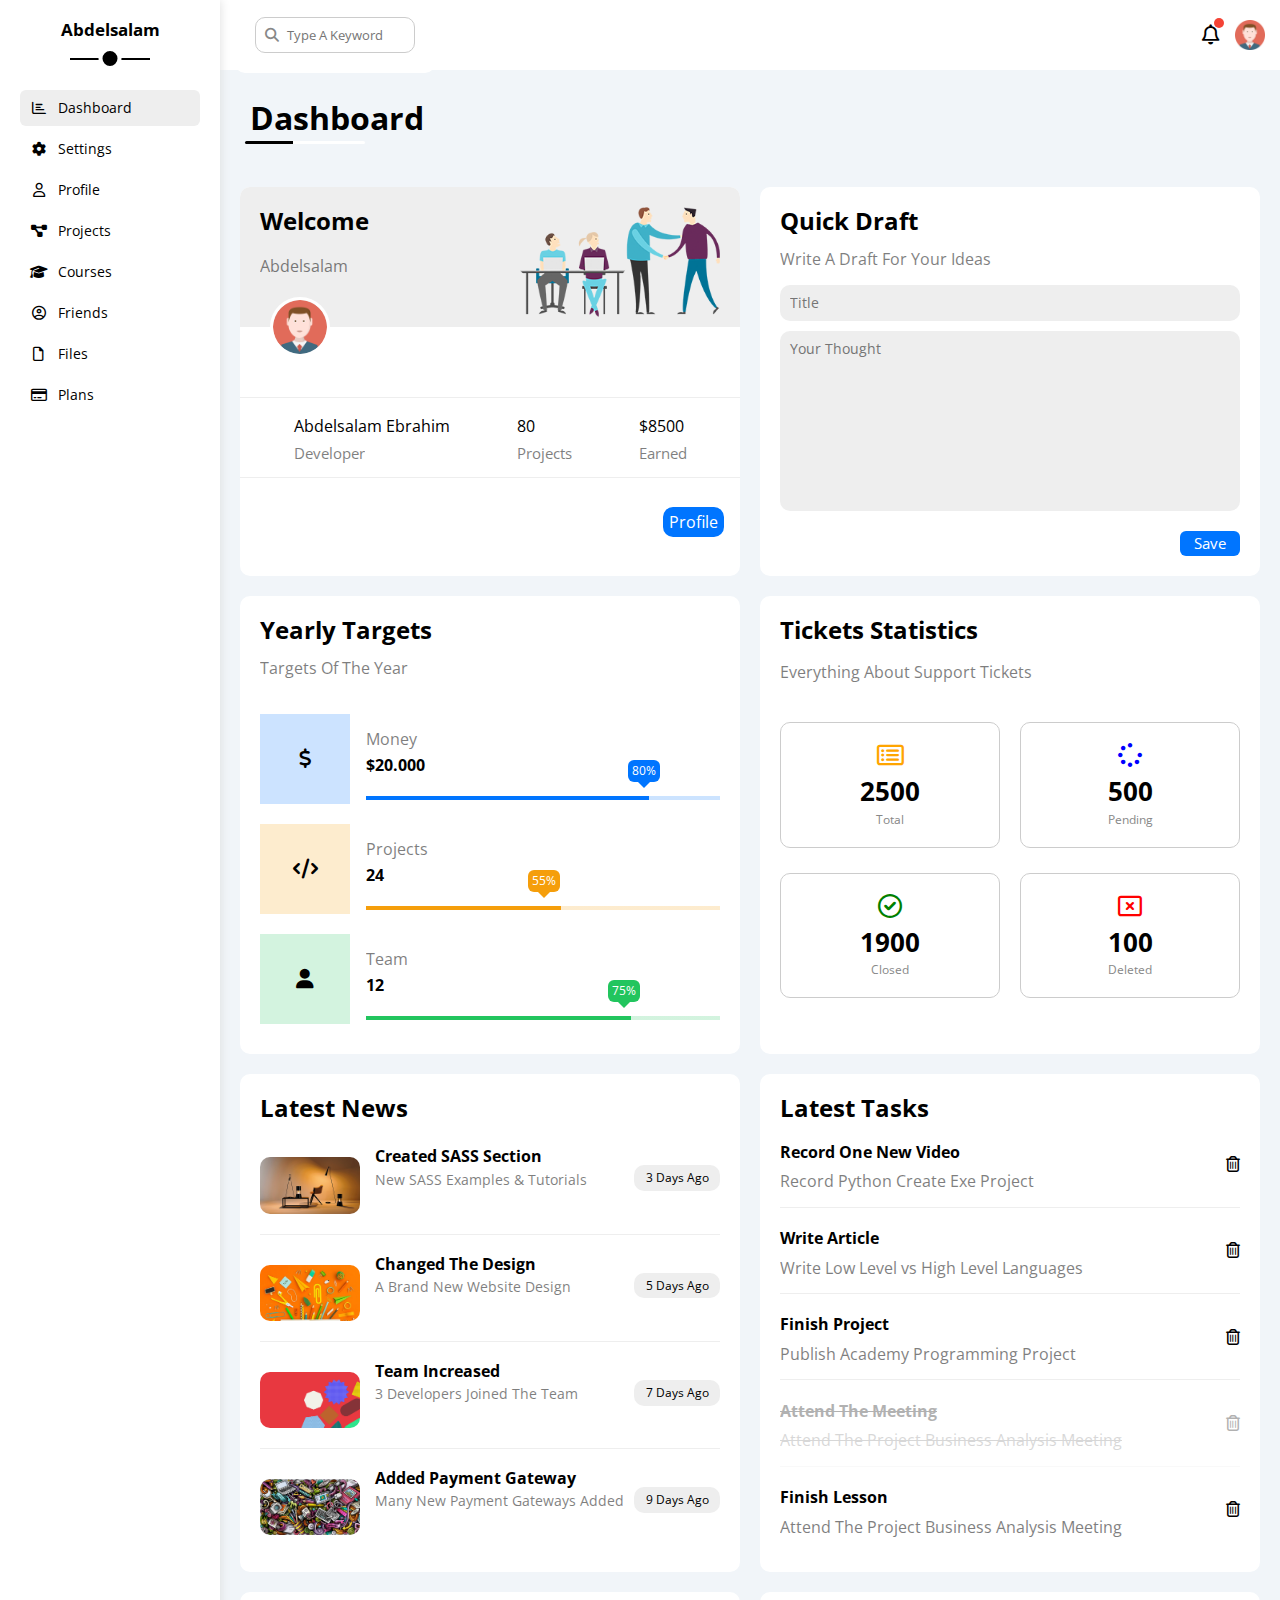
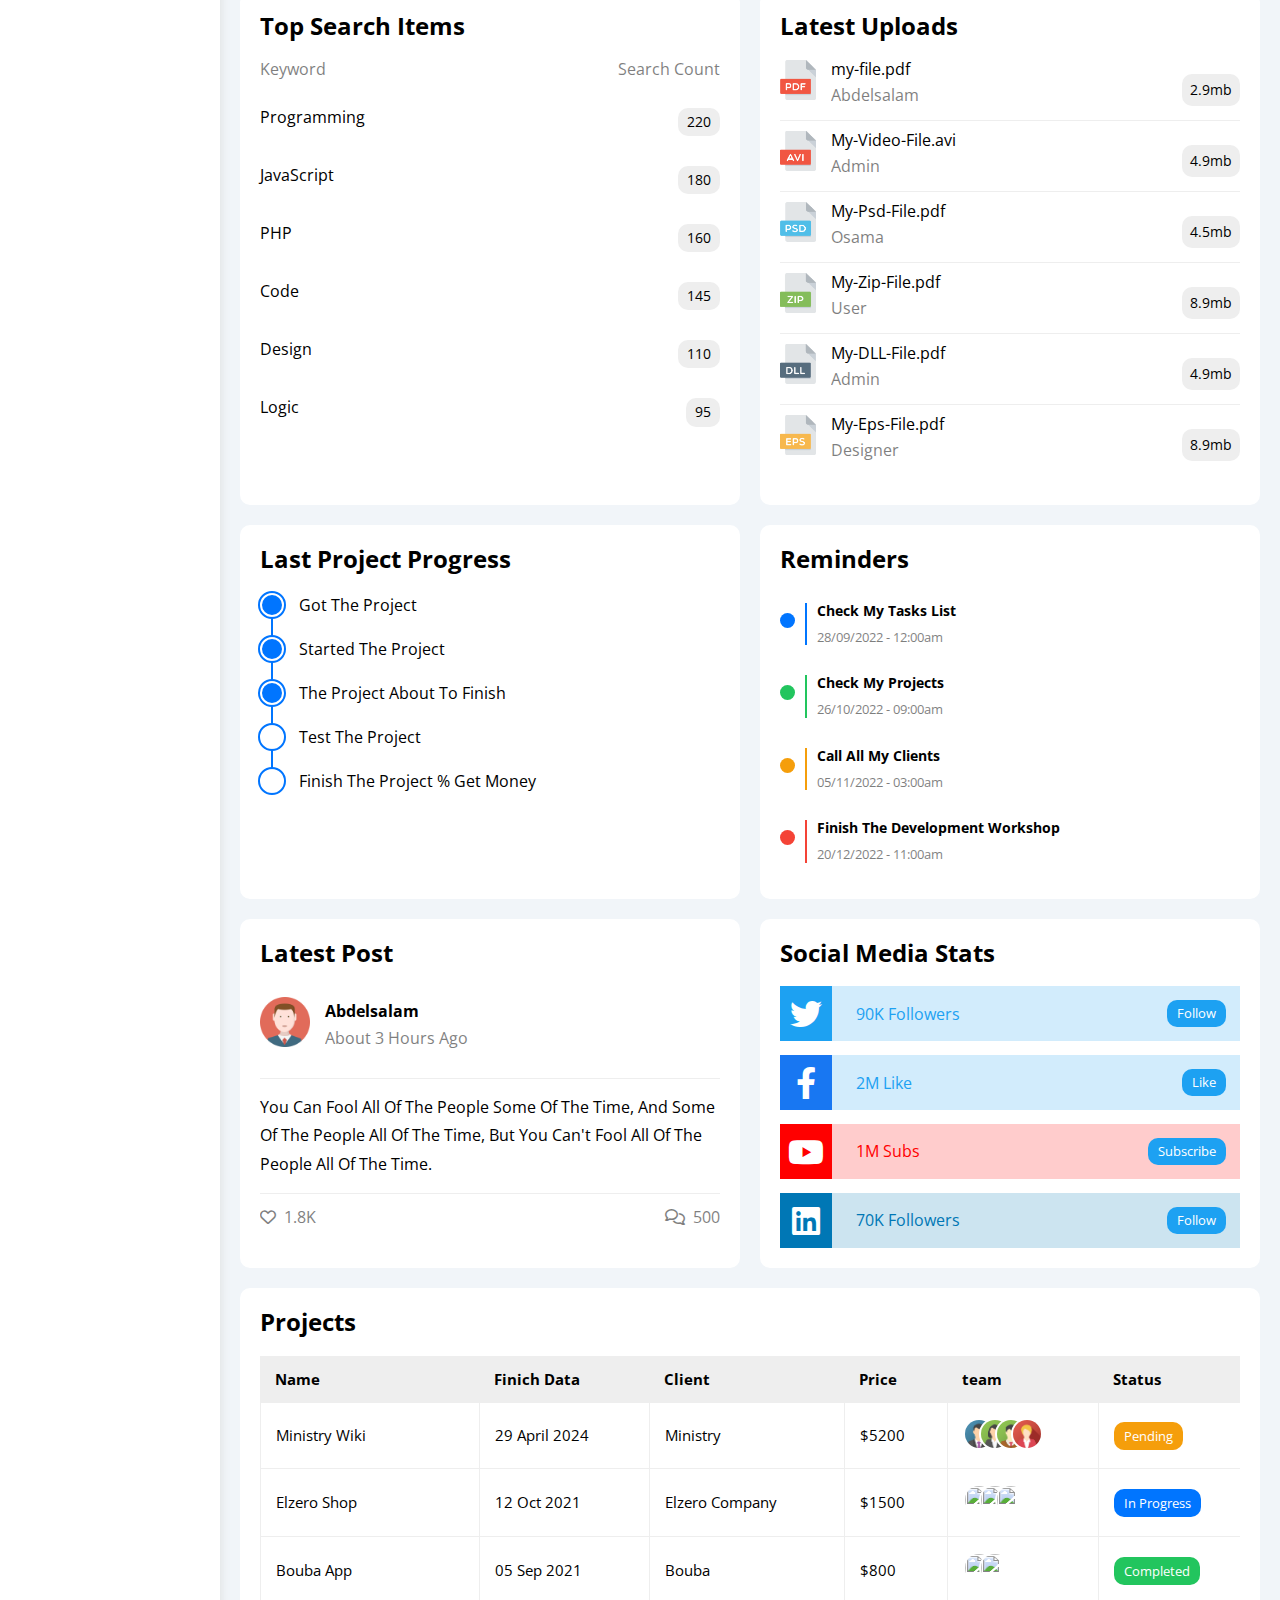
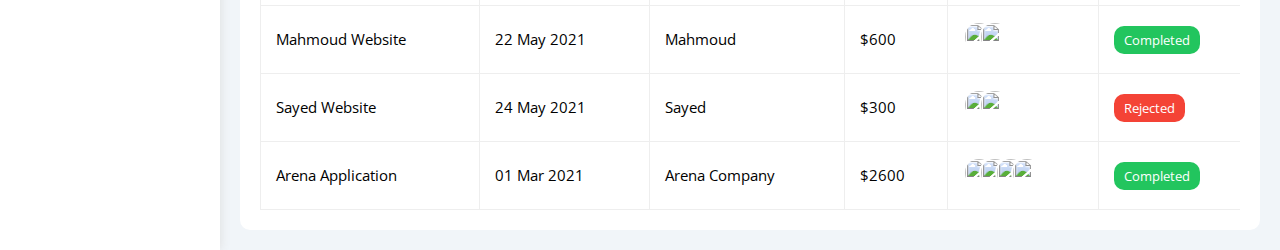
==== index.html @ efbd1038 "add files" ====
<!DOCTYPE html>
<html lang="en">
    <head>
        <meta charset="UTF-8">
        <meta name="viewport" content="width=device-width, initial-scale=1.0">
        <title>Dashboard</title>
        <link rel="stylesheet" href="CSS/all.min.css">
        <link rel="stylesheet" href="CSS/normalize.css">
        <link rel="stylesheet" href="CSS/master.css">
        <!-- Fonts -->
        <link rel="preconnect" href="https://fonts.googleapis.com" />
        <link rel="preconnect" href="https://fonts.gstatic.com" crossorigin />
        <link rel="stylesheet" href="https://fonts.googleapis.com/css2?family=Open+Sans:wght@300;500&display=swap" />
        </head>

    <body>
        
        <!-- Start sidebar -->
        <div class="page">
            <div class="sidebar">
                <h3>Abdelsalam</h3>
                <ul>
                    <li>
                        <a class="active" href="index.html">
                            <i class="fa-regular fa-chart-bar fa-fw"></i>
                            <span>Dashboard</span>
                        </a>
                    </li>

                    <li>
                        <a href="settings.html">
                            <i class="fa-solid fa-gear fa-fw"></i>
                            <span>Settings</span>
                        </a>
                    </li>

                    <li>
                        <a href="profile.html">
                            <i class="fa-regular fa-user fa-fw"></i>
                            <span>Profile</span>
                        </a>
                    </li>

                    <li>
                        <a href="projects.html">
                            <i class="fa-solid fa-diagram-project fa-fw"></i>
                            <span>Projects</span>
                        </a>
                    </li>

                    <li>
                        <a href="courses.html">
                            <i class="fa-solid fa-graduation-cap fa-fw"></i>
                            <span>Courses</span>
                        </a>
                    </li>

                    <li>
                        <a href="friends.html">
                            <i class="fa-regular fa-circle-user fa-fw"></i>
                            <span>Friends</span>
                        </a>
                    </li>

                    <li>
                        <a href="files.html">
                            <i class="fa-regular fa-file fa-fw"></i>
                            <span>Files</span>
                        </a>
                    </li>

                    <li>
                        <a href="plans.html">
                            <i class="fa-regular fa-credit-card fa-fw"></i>
                            <span>Plans</span>
                        </a>
                    </li>
                </ul>
            </div>
            <div class="content">
                <!-- Start Head -->
                <div class="head">
                    <div class="search">
                        <input type="text" placeholder="Type A Keyword">
                    </div>
                    <div class="icons">
                        <div class="notification">
                            <i class="fa-regular fa-bell fa-lg"></i>
                        </div>
                        <img src="Imgs/avatar.png" alt="">
                    </div>
                </div>
                <!-- End Head -->
                <h1>Dashboard</h1>

                <div class="wrapper">
                    <!-- Start Welcome -->
                    <div class="welcome">
                        <div class="intro">
                            <h2>Welcome</h2>
                            <p>Abdelsalam</p>
                            <img src="Imgs/welcome.png">
                        </div>
                        <div class="body">
                            <img src="Imgs/avatar.png">
                            <div> Abdelsalam Ebrahim <span> Developer </span></div>
                            <div> 80 <span> Projects </span></div>
                            <div> $8500 <span> Earned </span></div>
                        </div>
                        <a href="profile.html"> Profile</a>
                    </div>
                    <!-- End Welcome -->

                    <!-- Start Quick Draft -->
                    <div class="quick-draft">
                        <h2>Quick Draft</h2>
                        <p>Write A Draft For Your Ideas</p>
                        <form>
                            <input type="text" placeholder="Title">
                            <textarea type="text" placeholder="Your Thought"></textarea>
                            <input type="sumbit" value="Save">
                        </form>
                    </div>
                    <!-- End Quick Draft -->

                    <!-- Start Target -->
                    <div class="targets">

                        <div class="target-title">
                            <h2>Yearly Targets</h2>
                            <p>Targets Of The Year</p>
                        </div>

                        <div>
                            <div class="icon">
                                <i class="fa-solid fa-dollar-sign fa-lg c-blue"></i>
                            </div>
                            <div>
                                <p>Money</p>
                                <h4>$20.000</h4>
                                <span></span>
                            </div>
                        </div>

                        <div>
                            <div class="icon">
                                <i class="fa-solid fa-code fa-lg c-orange"></i>
                            </div>
                            <div>
                                <p>Projects</p>
                                <h4>24</h4>
                                <span></span>
                            </div>
                        </div>

                        <div>
                            <div class="icon">
                                <i class="fa-solid fa-user fa-lg c-green"></i>
                            </div>
                            <div>
                                <p>Team</p>
                                <h4>12</h4>
                                <span></span>
                            </div>
                        </div>
                    </div>
                    <!-- End Target -->

                    <!-- Start Tickets Statistics -->
                    <div class="tickets">
                        <h2>Tickets Statistics</h2>
                        <p>Everything About Support Tickets</p>
                        <div>
                            <div class="box">
                                <i class="fa-regular fa-rectangle-list fa-2x"></i>
                                <span>2500</span>
                                Total
                            </div>

                            <div class="box">
                                <i class="fa-solid fa-spinner fa-2x"></i>
                                <span>500</span>
                                Pending
                            </div>

                            <div class="box">
                                <i class="fa-regular fa-circle-check fa-2x"></i>
                                <span>1900</span>
                                Closed
                            </div>

                            <div class="box">
                                <i class="fa-regular fa-rectangle-xmark fa-2x"></i>
                                <span>100</span>
                                Deleted
                            </div>
                        </div>
                    </div>
                    <!-- End Tickets Statistics -->

                    <!-- Start Latest News -->
                    <div class="latest-news">
                        <h2>Latest News</h2>
                        <div>
                            <img src="Imgs/news-01.png">
                            <div>
                                <h4>Created SASS Section</h4>
                                <p>New SASS Examples & Tutorials</p>
                            </div>
                            <div>3 Days Ago</div>
                        </div>

                        <div>
                            <img src="Imgs/news-02.png">
                            <div>
                                <h4>Changed The Design</h4>
                                <p>A Brand New Website Design</p>
                            </div>
                            <div>5 Days Ago</div>
                        </div>

                        <div>
                            <img src="Imgs/news-03.png">
                            <div>
                                <h4>Team Increased</h4>
                                <p>3 Developers Joined The Team</p>
                            </div>
                            <div>7 Days Ago</div>
                        </div>

                        <div>
                            <img src="Imgs/news-04.png">
                            <div>
                                <h4>Added Payment Gateway</h4>
                                <p>Many New Payment Gateways Added</p>
                            </div>
                            <div>9 Days Ago</div>
                        </div>
                    </div>
                    <!-- End Latest News -->

                    <!-- Start Tasks -->
                    <div class="tasks">
                        <h2>Latest Tasks</h2>
                        <div>
                            <div>
                                <h4>Record One New Video</h4>
                                <p>Record Python Create Exe Project</p>
                            </div>
                            <i class="fa-regular fa-trash-can delete"></i>
                        </div>

                        <div>
                            <div>
                                <h4>Write Article</h4>
                                <p>Write Low Level vs High Level Languages</p>
                            </div>
                            <i class="fa-regular fa-trash-can delete"></i>
                        </div>

                        <div>
                            <div>
                                <h4>Finish Project</h4>
                                <p>Publish Academy Programming Project</p>
                            </div>
                            <i class="fa-regular fa-trash-can delete"></i>
                        </div>

                        <div class="not-valid">
                            <div>
                                <h4>Attend The Meeting</h4>
                                <p>Attend The Project Business Analysis Meeting</p>
                            </div>
                            <i class="fa-regular fa-trash-can delete"></i>
                        </div>

                        <div>
                            <div>
                                <h4>Finish Lesson</h4>
                                <p>Attend The Project Business Analysis Meeting</p>
                            </div>
                            <i class="fa-regular fa-trash-can delete"></i>
                        </div>
                    </div>
                    <!-- End Tasks -->

                    <!-- Start Search -->
                    <div class="search">
                        <h2>Top Search Items</h2>
                        
                        <div>
                            <p>Keyword</p>
                            <div>Search Count</div>
                        </div>

                        <div>
                            <p>Programming</p>
                            <div>220</div>
                        </div>

                        <div>
                            <p>JavaScript</p>
                            <div>180</div>
                        </div>

                        <div>
                            <p>PHP</p>
                            <div>160</div>
                        </div>

                        <div>
                            <p>Code</p>
                            <div>145</div>
                        </div>
                        
                        <div>
                            <p>Design</p>
                            <div>110</div>
                        </div>

                        <div>
                            <p>Logic</p>
                            <div>95</div>
                        </div>
                    </div>
                    <!-- End Search -->

                    <!-- Start Latest Uploads -->
                    <div class="latest-uploads">
                        <h2>Latest Uploads</h2>
                        <div>
                            <img src="Imgs/pdf.png">
                            <div>
                                <p>my-file.pdf</p>
                                <p>Abdelsalam</p>
                            </div>
                            <p>2.9mb</p>
                        </div>

                        <div>
                            <img src="Imgs/avi.png">
                            <div>
                                <p>My-Video-File.avi</p>
                                <p>Admin</p>
                            </div>
                            <p>4.9mb</p>
                        </div>

                        <div>
                            <img src="Imgs/psd.png">
                            <div>
                                <p>My-Psd-File.pdf</p>
                                <p>Osama</p>
                            </div>
                            <p>4.5mb</p>
                        </div>

                        <div>
                            <img src="Imgs/zip.png">
                            <div>
                                <p>My-Zip-File.pdf</p>
                                <p>User</p>
                            </div>
                            <p>8.9mb</p>
                        </div>

                        <div>
                            <img src="Imgs/dll.png">
                            <div>
                                <p>My-DLL-File.pdf</p>
                                <p>Admin</p>
                            </div>
                            <p>4.9mb</p>
                        </div>

                        <div>
                            <img src="Imgs/eps.png">
                            <div>
                                <p>My-Eps-File.pdf</p>
                                <p>Designer</p>
                            </div>
                            <p>8.9mb</p>
                        </div>
                    </div>
                    <!-- End Latest Uploads -->

                    <!-- Start Last Project Progress -->
                    <div class="last-project">
                        <h2>Last Project Progress</h2>

                        <ul>
                            <li class="done">Got The Project</li>
                            <li class="done">Started The Project</li>
                            <li class="done">The Project About To Finish</li>
                            <li class="current">Test The Project</li>
                            <li>Finish The Project % Get Money</li>
                        </ul>
                        <img src="imgs/project.png" alt="" />
                    </div>
                    <!-- End Last Project Progress -->

                    <!-- Start Reminders -->
                    <div class="reminders">
                        <h2>Reminders</h2>

                        <ul>
                            <li>
                                <span></span>
                                <div>
                                    <p>Check My Tasks List</p>
                                    <span>28/09/2022 - 12:00am</span>
                                </div>
                            </li>

                            <li>
                                <span></span>
                                <div>
                                    <p>Check My Projects</p>
                                    <span>26/10/2022 - 09:00am</span>
                                </div>
                            </li>

                            <li>
                                <span></span>
                                <div>
                                    <p>Call All My Clients</p>
                                    <span>05/11/2022 - 03:00am</span>
                                </div>
                            </li>

                            <li>
                                <span></span>
                                <div>
                                    <p>Finish The Development Workshop</p>
                                    <span>20/12/2022 - 11:00am</span>
                                </div>
                            </li>
                        </ul>
                    </div>
                    <!-- End Reminders -->

                    <!-- Start Latest Post -->
                    <div class="last-post">
                        <h2>Latest Post</h2>
                        <div>
                            <img src="Imgs/avatar.png">
                            <div class="info">
                                <h4>Abdelsalam</h4>
                                <p>About 3 Hours Ago</p>
                            </div>
                        </div>
                        <div>You Can Fool All Of The People Some Of The Time, And Some Of The People All Of The Time, But You Can't Fool All Of The People All Of The Time.</div>
                        <div>
                            <div>
                                <i class="fa-regular fa-heart"></i>
                                1.8K
                            </div>
                            <div>
                                <i class="fa-regular fa-comments"></i>
                                500
                            </div>
                        </div>

                    </div>
                    <!-- End Latest Post -->

                    <!-- Start Social Media Stats -->
                    <div class="social-media">
                        <h2>Social Media Stats</h2>
                        <div>
                            <i class="fa-brands fa-twitter fa-2x"></i>
                            <span>90K Followers</span>
                            <a href="index.html">Follow</a>
                        </div>
                        
                        <div>
                            <i class="fa-brands fa-facebook-f fa-2x"></i>
                            <span>2M Like</span>
                            <a href="index.html">Like</a>
                        </div>

                        <div>
                            <i class="fa-brands fa-youtube fa-2x"></i>
                            <span>1M Subs</span>
                            <a href="index.html">Subscribe</a>
                        </div>

                        <div>
                            <i class="fa-brands fa-linkedin fa-2x"></i>
                            <span>70K Followers</span>
                            <a href="index.html">Follow</a>
                        </div>
                    </div>
                    <!-- End Social Media Stats -->
                </div>

                <!-- Start Projects -->
                <div class="projects">
                    <h2>Projects</h2>
                    <div class="table">
                        <table>
                            <thead>
                                <tr>
                                    <td>Name</td>
                                    <td>Finich Data</td>
                                    <td>Client</td>
                                    <td>Price</td>
                                    <td>team</td>
                                    <td>Status</td>
                                </tr>
                            </thead>

                            <tbody>
                                <tr>
                                    <td>Ministry Wiki</td>
                                    <td>29 April 2024</td>
                                    <td>Ministry</td>
                                    <td>$5200</td>
                                    <td>
                                        <img src="Imgs/team-01.png" alt="">
                                        <img src="Imgs/team-02.png" alt="">
                                        <img src="Imgs/team-03.png" alt="">
                                        <img src="Imgs/team-04.png" alt="">
                                    </td>
                                    <td><span>Pending</span></td>
                                </tr>

                                <tr>
                                    <td>Elzero Shop</td>
                                    <td>12 Oct 2021</td>
                                    <td>Elzero Company</td>
                                    <td>$1500</td>
                                    <td>
                                        <img src="imgs/team-01.png" alt="" />
                                        <img src="imgs/team-02.png" alt="" />
                                        <img src="imgs/team-05.png" alt="" />
                                    </td>
                                    <td><span class="label btn-shape bg-blue c-white">In Progress</span></td>
                                </tr>

                                <tr>
                                    <td>Bouba App</td>
                                    <td>05 Sep 2021</td>
                                    <td>Bouba</td>
                                    <td>$800</td>
                                    <td>
                                        <img src="imgs/team-02.png" alt="" />
                                        <img src="imgs/team-03.png" alt="" />
                                    </td>
                                    <td><span class="label btn-shape bg-green c-white">Completed</span></td>
                                </tr>

                                <tr>
                                    <td>Mahmoud Website</td>
                                    <td>22 May 2021</td>
                                    <td>Mahmoud</td>
                                    <td>$600</td>
                                    <td>
                                        <img src="imgs/team-01.png" alt="" />
                                        <img src="imgs/team-02.png" alt="" />
                                    </td>
                                    <td><span class="label btn-shape bg-green c-white">Completed</span></td>
                                </tr>
                                <tr>
                                    <td>Sayed Website</td>
                                    <td>24 May 2021</td>
                                    <td>Sayed</td>
                                    <td>$300</td>
                                    <td>
                                        <img src="imgs/team-01.png" alt="" />
                                        <img src="imgs/team-03.png" alt="" />
                                    </td>
                                    <td><span class="label btn-shape bg-red c-white">Rejected</span></td>
                                </tr>

                                <tr>
                                    <td>Arena Application</td>
                                    <td>01 Mar 2021</td>
                                    <td>Arena Company</td>
                                    <td>$2600</td>
                                    <td>
                                        <img src="imgs/team-01.png" alt="" />
                                        <img src="imgs/team-02.png" alt="" />
                                        <img src="imgs/team-03.png" alt="" />
                                        <img src="imgs/team-04.png" alt="" />
                                    </td>
                                    <td><span class="label btn-shape bg-green c-white">Completed</span></td>
                                </tr>
                            </tbody>
                        </table>
                    </div>
                </div>
                <!-- End Projects -->
            </div>
        </div>
        <!-- End Sidebar -->

        <script src="../Template_4/JS/master.js"></script>
    </body>
</html>
---- CSS/master.css ----
:root {
    --blue-color: #0075ff;
    --blue-alt-color: #0d69d5;
    --orange-color: #f59e0b;
    --green-color: #22c55e;
    --red-color: #f44336;
    --grey-color: #888;
}
* {
    box-sizing: border-box;
}
body {
    font-family: "Open Sans", sans-serif;
    margin: 0;
}
a {
    text-decoration: none;
}
*:focus {
    outline: none;
}
/* Start Scrolling */
::-webkit-scrollbar {
    width: 15px;
}
::-webkit-scrollbar-track {
    background-color: white;
}
::-webkit-scrollbar-thumb {
    background-color: var(--blue-color);
}
::-webkit-scrollbar-thumb:hover {
    background-color: var(--blue-alt-color);
}
/* End Scrolling */

/* Start Sidebar */
.page {
    background-color: #f1f5f9;
    min-height: 100vh;
    display: flex;
}
.page .sidebar {
    background-color: white;
    padding: 20px;
    position: relative;
    width: 230px;
    box-shadow: 0 0 10px #ddd;
}
.page .sidebar h3 {
    text-align: center;
    margin-top: 0;
    position: relative;
    font-size: 17px;
    margin-bottom: 50px;
}
.page .sidebar h3::before {
    content: "";
    background-color: black;
    width: 80px;
    height: 2px;
    position: absolute;
    bottom: -20px;
    left: 50%;
    transform: translateX(-50%);
}
.page .sidebar h3::after {
    content: "";
    background-color: black;
    width: 15px;
    height: 15px;
    border-radius: 50%;
    border: 4px solid white;
    position: absolute;
    bottom: -30px;
    left: 50%;
    transform: translate(-50%);
}
.page .sidebar ul {
    list-style: none;
    padding: 0;
}
.page .sidebar ul a {
    display: flex;
    align-items: center;
    font-size: 14px;
    color: black;
    border-radius: 6px;
    padding: 10px;
    margin-bottom: 5px;
    width: 180px;
    transition: .3s;
}
.page .sidebar ul a span {
    margin-left: 10px;
    font-size: 14px;
}
.page .sidebar ul a.active,
.page .sidebar ul a:hover {
    background-color: #eee;
    background-color: #eee;
}
@media (max-width: 767px) {
    .page .sidebar {
        width: 60px;
        padding: 10px
    }
    .page .sidebar h3 {
        font-size: 10px;
        margin-left: -8px;
        margin-bottom: 15px;
    }
    .page .sidebar h3::before,
    .page .sidebar h3::after {
        display: none;
    }
    .page .sidebar ul a {
        width: 40px;
    }
    .page .sidebar ul a span {
        display: none;
    }
}
/* End Sidebar */

/* Start Content */
.page .content {
    width: 100%;
    overflow: hidden;
}
.page .content .head {
    background-color: white;
    width: 100%;
    height: 70px;
    padding: 15px;
    display: flex;
    align-items: center;
    justify-content: space-between;
}
.page .content .head .search {
    position: relative;
}
.page .content .head .search input {
    width: 160px;
    border-radius: 10px;
    font-size: 13px;
    text-align: center;
    outline: none;
    border: 1px solid #ccc;
    padding: 10px;
    transition: 0.3s;
}
.page .content .head .search input:focus {
    width: 200px;
}
.page .content .head .search input:focus::placeholder {
    opacity: 0;
}
.page .content .head .search::before {
    font-family: var(--fa-style-family-classic);
    content: "\f002";
    font-weight: 900;
    position: absolute;
    left: 30px;
    top: 50%;
    transform: translateY(-50%);
    font-size: 14px;
    color: var(--grey-color);
}
.page .content .head .icons {
    display: flex;
    align-items: center;
}
.page .content .head .icons img {
    width: 30px;
    height: 30px;
    margin-left: 15px;
    cursor: pointer;
}
.page .content .head .icons .notification {
    cursor: pointer;
    position: relative;
}
.page .content .head .icons .notification::before {
    content: '';
    background-color: var(--red-color);
    width: 10px;
    height: 10px;
    position: absolute;
    border-radius: 50%;
    left: 12px;
    top: -8px;
}
@media (max-width: 767px) {
    .page .content .head .search::before {
        left: 24px;
    }
    .page .content .head .search input {
        width: 140px;
    }
    .page .content .head .search input:hover {
        width: 150px;
    }
    .page .content .head .icons img {
        margin-left: 10px;
    }
}
.page .content h1 {
    position: relative;
    padding: 10px;
    margin: 20px 20px 40px;
}
.page .content h1::before {
    content: "";
    background-image: linear-gradient(to right, black 40%, white 40%);
    position: absolute;
    left: 5px;
    top: 90%;
    width: 120px;
    height: 3px;
    border-radius: 4px;
}
/* End Content */

/* Start Wrapper */
.page .wrapper {
    display: grid;
    gap: 20px;
    grid-template-columns: repeat(auto-fill, minmax(450px, 1fr));
    margin: 0 20px;
    margin-bottom: 20px;
}
/* Start Welcome */
.page .wrapper .welcome {
    background-color: white;
    position: relative;
    border-radius: 10px;
    overflow: hidden;
}
.page .wrapper .welcome .intro {
    background-color: #eee;
    display: flex;
    justify-content: space-between;
    height: 140px;
    padding: 20px;
    position: relative;
}
.page .wrapper .welcome .intro h2 {
    margin: 0;
}
.page .wrapper .welcome .intro p {
    opacity: 0.5;
    font-size: 16px;
    position: absolute;
    top: 54px;
    left: 20px;
}
.page .wrapper .welcome .intro img {
    width: 200px;
    height: 110px;
}
.page .wrapper .welcome .body {
    position: relative;
    display: flex;
    justify-content: space-around;
    height: 180px;
    padding: 20px;
    margin-top: 20px;
    margin-bottom: 20px;
}
.page .wrapper .welcome .body img {
    width: 60px;
    height: 60px;
    border: 3px solid white;
    border-radius: 50%;
    position: absolute;
    top: -50px;
    left: 30px;
}
.page .wrapper .welcome .body div {
    position: relative;
    margin-top: 50px;
}
.page .wrapper .welcome .body::before,
.page .wrapper .welcome .body::after {
    content: "";
    background-color: #eee;
    width: 100%;
    height: 1px;
    position: absolute;
    left: 0;
    top: 50px;
} 
.page .wrapper .welcome .body::after {
    top: 130px;
}
.page .wrapper .welcome .body div span {
    opacity: .5;
    display: block;
    font-size: 15px;
    margin-top: 10px;
}
.page .wrapper .welcome a {
    display: block;
    background-color: var(--blue-color);
    color: white;
    width: fit-content;
    border: none;
    padding: 6px;
    border-radius: 10px;
    margin: -40px 16px 16px auto;
}
.page .wrapper .welcome a:hover {
    background-color: var(--blue-alt-color);
    transition: .3s;
}
@media (max-width: 767px) {
    .page .wrapper .welcome,
    .page .wrapper .quick-draft {
        display: block;
        text-align: center;
    }
    .page .wrapper {
        grid-template-columns: minmax(200px, 1fr);
        margin: 0 10px;
    }
    .page .wrapper .welcome .intro {
        padding-bottom: 30px;
    }
    .page .wrapper .welcome .intro img {
        display: none;
    }
    .page .wrapper .welcome .body img {
        left: 42px;
    }
    .page .wrapper .welcome .body {
        display: block;
        height: 300px;
    }
    .page .wrapper .welcome .body::before {
        top: 30px;
    }
    .page .wrapper .welcome .body::after {
        top: 260px;
    }
    .page .wrapper .welcome .body img {
        margin-left: 40px;
    }
    .page .wrapper .welcome .body div {
        margin-top: 30px;
    }
}
/* End Welcome */

/* Start Quick Draft */
.wrapper .quick-draft {
    background-color: white;
    border-radius: 10px;
    padding: 20px;
    position: relative;
}
.wrapper .quick-draft h2 {
    margin: 0;
}
.wrapper .quick-draft p {
    opacity: 0.5;
    font-size: 16px;
}
.wrapper .quick-draft form input:first-child,
.wrapper .quick-draft form textarea {
    display: block; 
    width: 100%;
    border-radius: 10px;
    margin-top: 10px;
    background-color: #eee;
    padding: 10px;
    border: none;
    resize: none;
    font-size: 14px;
}
.wrapper .quick-draft textarea {
    min-height: 180px;
}
.page .wrapper .quick-draft form input:last-child {
    display: block;
    font-size: 15px;
    background-color: var(--blue-color);
    color: white;
    border: none;
    width: 60px;
    border-radius: 6px;
    text-align: center;
    height: 25px;
    cursor: pointer;
    margin-left: auto;
    margin-top: 20px;
}
.page .wrapper .quick-draft form input:last-child:hover {
    background-color: var(--blue-alt-color);
    transition: .3s;
}
/* End Quick Draft */


/* Start Target */
.targets {
    padding: 20px;
    background-color: white;
    border-radius: 10px;
    display: flex;
    flex-wrap: wrap;
    position: relative;
}
.targets > div {
    width: 100%;
    margin-bottom: 20px;
    position: relative;
}
.targets > div:last-child {
    margin-bottom: 10px;
}
.targets .target-title h2 {
    margin: 0;
}
.targets p {
    opacity: 0.5;
}
.targets div:not(:first-child) {
    display: flex;
}
.targets div i {
    width: 90px;
    height: 90px;
    display: flex;
    align-items: center;
    justify-content: center;
    margin-right: 16px;
}
.targets div:nth-of-type(2) i {
    background-color: rgb(0 117 255 / 20%);
}
.targets div:nth-of-type(3) i {
    background-color: rgb(245 158 11 / 20%);
}
.targets div:nth-of-type(4) i {
    background-color: rgb(34 197 94 / 20%);
}
.targets div div:not(:first-child) {
    display: block;
    position: relative;
    width: 100%;
}
.targets div div h4 {
    margin-top: -8px;
}
.targets div div span {
    height: 4px;
    width: 100%;
    position: absolute;
}
.targets div div span::before {
    color: white;
    border-radius: 6px;
    font-size: 12px;
    width: fit-content;
    padding: 4px;
    position: absolute;
}
.targets div:nth-of-type(2) span::before {
    content: "80%";
    background-color: var(--blue-color);
    top: -36px;
    right: 60px;
}
.targets div:nth-of-type(3) span::before {
    content: "55%";
    background-color: var(--orange-color);
    top: -36px;
    right: 160px;
}
.targets div:nth-of-type(4) span::before {
    content: "75%";
    background-color: var(--green-color);
    top: -36px;
    right: 80px;
}
.targets div div span::after {
    content: '';
    border-width: 6px;
    border-style: solid;
    position: absolute;
}
.targets div:nth-of-type(2) span::after {
    border-color: var(--blue-color) transparent transparent transparent;
    top: -14px;
    right: 70px;
}
.targets div:nth-of-type(3) span::after {
    border-color: var(--orange-color) transparent transparent transparent;
    top: -14px;
    right: 170px;
}
.targets div:nth-of-type(4) span::after {
    border-color: var(--green-color) transparent transparent transparent;
    top: -14px;
    right: 90px;
}
.targets div:nth-of-type(2) span {
    background-image: linear-gradient(to right, var(--blue-color) 80%, rgb(0 117 255 / 20%) 80%);
}
.targets div:nth-of-type(3) span {
    background-image: linear-gradient(to right, var(--orange-color) 55%, rgb(245 158 11 / 20%) 55%);
}
.targets div:nth-of-type(4) span {
    background-image: linear-gradient(to right, var(--green-color) 75%, rgb(34 197 94 / 20%) 75%);
}
@media (max-width: 767px) {
    .targets div:nth-of-type(2) span::before {
        top: -35px;
        right: 0px;
    }
    .targets div:nth-of-type(3) span::before {
        top: -35px;
        right: 18px;
    }
    .targets div:nth-of-type(4) span::before {
        top: -35px;
        right: 3px;
    }
    .targets div:nth-of-type(2) span::after {
        top: -14px;
        right: 10px;
    }
    .targets div:nth-of-type(3) span::after {
        top: -14px;
        right: 28px;
    }
    .targets div:nth-of-type(4) span::after {
        top: -14px;
        right: 13px;
    }
}
/* End Target */

/* Start Tickets Statistics */
.tickets {
    background-color: white;
    padding: 20px;
    border-radius: 10px;
}
.tickets h2 {
    margin: 0;
}
.tickets p {
    margin-top: 20px;
    margin-bottom: 40px;
    opacity: 0.5;
    font-size: 16px;
}
.tickets > div {
    display: flex;
    flex-wrap: wrap;
    text-align: center;
    gap: 20px;
}
.tickets div .box {
    padding: 20px;
    border-radius: 10px;
    font-size: 12px;
    color: var(--grey-color);
    border: 1px solid #ccc;
    margin-bottom: 5px;
    width: calc(50% - 10px);
}
.tickets div i {
    margin-bottom: 10px;
}
.tickets div div:nth-child(1) i {
    color: orange;
}
.tickets div div:nth-child(2) i {
    color: blue;
}
.tickets div div:nth-child(3) i {
    color: green;
}
.tickets div div:nth-child(4) i {
    color: red;
}
.tickets div .box span {
    display: block;
    color: black;
    font-weight: bold;
    font-size: 26px;
    margin-bottom: 6px;
}
@media (max-width: 767px) {
    .tickets div .box {
        width: 100%
    }
}
/* End Tickets Statistics */

/* Start Latest News */
.latest-news {
    background-color: white;
    padding: 20px;
    border-radius: 10px;
}
.latest-news h2 {
    margin: 0;
    margin-bottom: 26px;
}
.latest-news > div {
    display: flex;
    /* align-items: center; */
}
.latest-news > div:not(:last-child) {
    padding-bottom: 20px;
    margin-bottom: 20px;
    border-bottom: 1px solid #eee;
}
.latest-news div img {
    width: 100px;
    border-radius: 10px;
    margin-right: 15px;
    margin-top: 10px;
}
.latest-news div div h4 {
    margin: 0 0 6px;
}
.latest-news div div p {
    margin: 6px 0 0;
    opacity: 0.5;
    font-size: 14px;
}
.latest-news div div:not(:last-child) {
    flex-grow: 1;
}
.latest-news div div:last-child {
    background-color: #eee;
    font-size: 12px;
    display: flex;
    align-items: center;
    justify-content: center;
    border-radius: 10px;
    height: fit-content;
    padding: 6px;
    width: 86px;
    margin-top: 18px;
}
@media (max-width:767px) {
    .latest-news > div {
        display: block;
        text-align: center;
    }
    .latest-news div div:last-child {
        margin: 10px auto;
    }
}
/* End Latest News */

/* Start Tasks */
.tasks {
    background-color: white;
    padding: 20px;
    border-radius: 10px;
}
.tasks h2 {
    margin: 0;
}
.tasks > div {
    display: flex;
}
.tasks div div {
    flex-grow: 1;
}
.tasks div p {
    opacity: 0.5;
    margin-top: -10px;
}
.tasks > div:not(:last-child) {
    border-bottom: 1px solid #eee;
}
.tasks div i {
    display: flex;
    justify-content: center;
    align-items: center;
    cursor: pointer;
}
.tasks div i:hover {
    color: var(--red-color);
}
.tasks .not-valid {
    opacity: 0.3;
}
.tasks .not-valid p,
.tasks .not-valid h4 {
    text-decoration: line-through;
}
/* End Tasks */

/* Start Search */
.search {
    background-color: white;
    padding: 20px;
    border-radius: 10px;
}
.search h2 {
    margin: 0;
}
.search > div {
    margin-bottom: 30px;
    display: flex;
    justify-content: space-between;
}
.search > div:nth-child(2) {
    opacity: .5;
    margin-top: 20px;
}
.search div p {
    margin: 0;
    /* flex-grow: 1; */
}
.search div:not(:nth-child(2)) div {
    background-color: #eee;
    border-radius: 10px;
    padding: 6px 9px;
    font-size: 14px;
}
/* End Search */

/* Start Latest Uploads */
.latest-uploads {
    background-color: white;
    padding: 20px;
    border-radius: 10px;
}
.latest-uploads h2 {
    margin: 0;
    margin-bottom: 20px;
}
.latest-uploads > div {
    display: flex;
    margin-bottom: 10px;
}
.latest-uploads > div:not(:last-child) {
    border-bottom: 1px solid #eee;
}
.latest-uploads div img {
    width: 36px;
    height: 40px;
    margin-right: 15px;
}
.latest-uploads div div {
    flex-grow: 1;
}
.latest-uploads div div p {
    margin: 0;
}
.latest-uploads div div p:last-child {
    opacity: 0.5;
    margin-top: 8px;
}
.latest-uploads > div > p {
    background-color: #eee;
    padding: 8px;
    font-size: 14px;
    border-radius: 10px;
}
/* End Latest Uploads */

/* Start Last Project Progress */
.last-project {
    background-color: white;
    padding: 20px;
    border-radius: 10px;
    position: relative;
}
.last-project h2 {
    margin: 0;
    margin-bottom: 20px;
}
.last-project ul {
    margin: 0;
    position: relative;
    list-style: none;
    padding: 0;
}
.last-project ul::before {
    content: '';
    position: absolute;
    left: 11px;
    width: 2px;
    height: 100%;
    background-color: var(--blue-color);
}
.last-project ul li {
    margin-top: 20px;
    display: flex;
    align-items: center;
}
.last-project ul li::before {
    content: "";
    width: 20px;
    height: 20px;
    display: block;
    border-radius: 50%;
    background-color: white;
    border: 2px solid white;
    outline: 2px solid var(--blue-color);
    margin-right: 15px;
    z-index: 1;
}
.last-project ul li.done::before {
    background-color: var(--blue-color);
}
.last-project ul li.current::before {
    animation: change-color .8s infinite alternate;
}
.last-project img {
    position: absolute;
    width: 160px;
    right: 0;
    bottom: 0;
    opacity: .1;
}
@media (max-width: 767px) {
    .last-project img {
        display: none;
    }
    .last-project ul li:last-child {
        font-size: 12px;
    }
}
/* End Last Project Progress */

/* Start Reminders */
.reminders {
    background-color: white;
    padding: 20px;
    border-radius: 10px;
}
.reminders h2 {
    margin: 0;
    margin-bottom: 20px;
}
.reminders ul {
    list-style: none;
}
.reminders ul li {
    margin-top: 30px;
    display: flex;
}
.reminders ul li > span {
    border-radius: 50%;
    width: 15px;
    height: 15px;
    margin: 10px 10px 0 -40px;
}
.reminders ul li:nth-child(1) > span {
    background-color: var(--blue-color);
}
.reminders ul li:nth-child(2) > span {
    background-color: var(--green-color);
}
.reminders ul li:nth-child(3) > span {
    background-color: var(--orange-color);
}
.reminders ul li:nth-child(4) > span {
    background-color: var(--red-color);
}
.reminders ul li div {
    padding-left: 10px;
}
.reminders ul li:nth-child(1) div {
    border-left: 2px solid var(--blue-color);
}
.reminders ul li:nth-child(2) div {
    border-left: 2px solid var(--green-color);
}
.reminders ul li:nth-child(3) div {
    border-left: 2px solid var(--orange-color);
}
.reminders ul li:nth-child(4) div {
    border-left: 2px solid var(--red-color);
}
.reminders ul li div p {
    margin: 0 0 8px;
    font-weight: bold;
    font-size: 14px;
}
.reminders ul li div span {
    opacity: .5;
    font-size: 13px;
}
@media (max-width: 767px) {
    .reminders ul li:last-child div p {
        font-size: 10px;
    }
}
/* End Reminders */

/* Start Last Post */
.last-post {
    background-color: white;
    padding: 20px;
    border-radius: 10px;
}
.last-post h2 {
    margin: 0;
}
.last-post > div {
    display: flex;
    align-items: center;
    padding: 14px 0px;
}
.last-post > div:not(:last-child) {
    border-bottom: 1px solid #eee;
}
.last-post div img {
    width: 50px;
    height: 50px;
    margin-right: 15px;
}
.last-post div div p {
    margin-top: -12px;
    opacity: 0.5;
}
.last-post > div:nth-child(3) {
    line-height: 1.8;
}
.last-post > div:last-child {
    justify-content: space-between;
    opacity: 0.5;
}
.last-post div:last-child i {
    margin-right: 4px;
}
@media (max-width: 767px) {
    .last-post > div:nth-child(3) {
        text-align: center;
    }
}
/* End Last Post */

/* Start Social Media Stats */
.social-media {
    background-color: white;
    padding: 20px;
    border-radius: 10px;
}
.social-media h2 {
    margin: 0 0 20px;
}
.social-media div {
    margin-top: 14px;
    padding: 14px;
    display: flex;
    align-items: center;
    position: relative;
}
.social-media div i {
    position: absolute;
    left: 0;
    top: 0;
    display: flex;
    justify-content: center;
    align-items: center;
    width: 52px;
    height: 100%;
    color: white;
    transition: .3s;
}
.social-media div i:hover {
    transform: rotate(8deg);
}
.social-media div:nth-child(2) i {
    background-color: #1da1f2;
}
.social-media div:nth-child(3) i {
    background-color: #1877f2;
}
.social-media div:nth-child(4) i {
    background-color: #ff0000;
}
.social-media div:nth-child(5) i {
    background-color: #0077b5;
}
.social-media div span {
    margin-left: 62px;
    flex-grow: 1;
}
.social-media div a {
    background-color: #1da1f2;
    color: white;
    border-radius: 10px;
    padding: 6px 10px;
    font-size: 13px;
}
.social-media > div:nth-child(2),
.social-media > div:nth-child(3) {
    background-color: rgb(29 161 242 / 20%);
    color: #1da1f2;
}
.social-media > div:nth-child(4) {
    background-color: rgb(255 0 0 / 20%);
    color: #ff0000;
}
.social-media > div:nth-child(5) {
    background-color: rgb(0 119 181 / 20%);
    color: #0077b5;
}
@media (max-width: 767px) {
    .social-media div span {
        margin-left: 48px;
    }
}
/* End Social Media Stats */

/* End Wrapper */


/* Start Projects */
.projects {
    background-color: white;
    border-radius: 10px;
    padding: 20px;
    margin: 20px;
}
.projects h2 {
    margin: 0 0 20px;
}
.projects .table {
    overflow-x: auto;
}
.projects table {
    font-size: 15px;
    width: 100%;
    min-width: 1000px;
    border-spacing: 0;
}
.projects thead td {
    background-color: #eee;
    font-weight: bold;
}
.projects table td {
    padding: 15px;
}
.projects tbody td {
    border-bottom: 1px solid #eee;
    border-left: 1px solid #eee;
}
.projects table tbody tr td:last-child {
    border-right: 1px solid #eee;
}
.projects tbody tr:hover {
    background-color: #faf7f7;
}
.projects table img {
    width: 32px;
    height: 32px;
    border-radius: 50%;
    padding: 2px;
    background-color: white;
}
.projects table img:not(:first-child) {
    margin-left: -20px;
}
.projects tbody td span {
    background-color: var(--orange-color);
    color: white;
    padding: 5px 10px;
    border-radius: 10px;
    font-size: 13px;
}
.projects tbody tr:nth-child(2) span {
    background-color: var(--blue-color);
}
.projects tbody tr:nth-child(3) span,
.projects tbody tr:nth-child(4) span,
.projects tbody tr:nth-child(6) span {
    background-color: var(--green-color);
}
.projects tbody tr:nth-child(5) span {
    background-color: var(--red-color);
}
/* End Projects */



/* Start Toogle Box */
.toggle-checkbox {
    -webkit-appearance: none;
    appearance: none;
    display: none;
}
.toggle-switch {
    background-color: #ccc;
    width: 78px;
    height: 32px;
    border-radius: 16px;
    position: relative;
    transition: .3s;
    cursor: pointer;
}
.toggle-switch::before {
    font-family: var(--fa-style-family-classic);
    font-weight: 900;
    content: "\f00d";
    background-color: white;
    width: 24px;
    height: 24px;
    border-radius: 50%;
    position: absolute;
    top: 4px;
    left: 4px;
    display: flex;
    justify-content: center;
    align-items: center;
    color: #aaa;
    transition: .3s;
}
.toggle-checkbox:checked + .toggle-switch {
    background-color: var(--blue-color);
}
.toggle-checkbox:checked + .toggle-switch::before {
    content: "\f00c";
    left: 50px;
    color: var(--blue-color);
}
/* End Toggle Box */



/* Start Settings page */

/* Start Settings box */
.settings-page {
    margin: 20px;
    display: grid;
    gap: 20px;
    grid-template-columns: repeat(auto-fill, minmax(500px, 1fr));
}
@media (max-width: 767px) {
    .settings-page {
        grid-template-columns: minmax(100px, 1fr);
        margin: 0 10px;
        gap: 10px;
    }
}
.site-control {
    background-color: white;
    padding: 20px;
    border-radius: 10px;
}
.site-control h2 {
    margin: 0 0 10px;
}
.site-control > p {
    margin: 0 0 20px;
    opacity: 0.5;
    font-size: 15px;
}
.site-control > div {
    margin-bottom: 15px;
    display: flex;
    align-items: center;
    justify-content: space-between;
}
.site-control div p {
    opacity: 0.5;
    margin-top: 10px 0 0;
    font-size: 12px;
}
.site-control textarea {
    border: 1px solid #ccc;
    resize: none;
    padding: 10px;
    border-radius: 10px;
    display: block;
    width: 100%;
    min-height: 150px;
}
/* End Settings box */

/* Start General Info */
.general-info {
    background-color: white;
    padding: 20px;
    border-radius: 10px;
}
.general-info h2 {
    margin: 10px 0 10px;
}
.general-info p {
    opacity: 0.5;
    margin: 10px 0 26px;
}
.general-info div label {
    display: block;
    opacity: 0.5;
    margin: 10px 0;
    font-size: 14px;
}
.general-info div:last-child {
    margin-top: 15px;
}
.general-info div input {
    width: 100%;
    border-radius: 10px;
    border: 1px solid #ccc;
    padding: 8px;
    font-size: 14px;
}
.general-info div:last-child input {
    width: 85%;
    background-color: #f0f4f8;
    color: #bbb;
    cursor: no-drop;
}
.general-info div a {
    color: var(--blue-color);
    cursor: pointer;
    margin-left: 6px;
}
/* End General Info */


/* Start Security Info */
.security-info {
    background-color: white;
    padding: 20px;
    border-radius: 10px;
}
.security-info h2 {
    margin: 0 0 24px;
}
.security-info p {
    opacity: .5;
    margin: -10px 0 0px;
    font-size: 14px;
}
.security-info > div {
    display: flex;
    justify-content: space-between;
    align-items: center;
    margin-bottom: 20px;
}
.security-info > div:not(:nth-child(3)) {
    border-top: 1px solid #ccc;
}
.security-info div:nth-child(3) a {
    margin-top: 32px;
    color: white;
    background-color: var(--blue-color);
    padding: 8px 10px;
    border-radius: 10px;
    height: fit-content;
    transition: .3s;
}
.security-info div:last-child a {
    color: black;
    background-color: #eee;
    padding: 8px 10px;
    border-radius: 10px;
    height: fit-content;
    margin-top: 26px;
    transition: .3s;
}
.security-info div:nth-child(3) a:hover {
    background-color: var(--blue-alt-color);
}
/* End Security Info */

/* Start Social Info */
.social-info {
    background-color: white;
    padding: 20px;
    border-radius: 10px;
}
.social-info h2 {
    margin: 0 0 20px;
}
.social-info p {
    opacity: 0.5;
    margin: 20px 0;
}
.social-info div {
    display: flex;
    margin-bottom: 12px;
}
.social-info > div:focus-within i{
    color: black
}
.social-info input {
    width: 100%;
    height: 40px;
    padding: 10px;
    margin-bottom: 10px;
    border-radius: 0 10px 10px 0;
    background-color: #eee;
    font-size: 13px;
    border: 1px solid #ddd;
}
.social-info i {
    width: 40px;
    height: 40px;
    background-color: #eee;
    border-radius: 10px 0 0 10px;
    border: 1px solid #ddd;
    border-right: none;
    color: var(--grey-color);
    transition: .3s;
    display: flex;
    align-items: center;
    justify-content: center;
}
/* End Social Info */

/* Start Widgets Control */
.widgets-control {
    background-color: white;
    padding: 20px;
    border-radius: 10px;
}
.widgets-control h2 {
    margin: 0 0 20px;
}
.widgets-control p {
    opacity: .5;
}
.widgets-control div {
    display: flex;
    align-items: center;
    margin-bottom: 15px;
}
.widgets-control div label {
    padding-left: 30px;
    cursor: pointer;
    position: relative;
}
.widgets-control div label::before {
    content: "";
    position: absolute;
    left: 0;
    top: 50%;
    transform: translateY(-50%);
    width: 14px;
    height: 14px;
    border: 2px solid var(--grey-color);
    border-radius: 4px;
}
.widgets-control div label:hover::before {
    border-color: var(--blue-alt-color);
}
.widgets-control div label::after {
    font-family: var(--fa-style-family-classic);
    font-weight: 900;
    content: "\f00c";
    position: absolute;
    left: 0;
    top: 0;
    background-color: var(--blue-color);
    color: white;
    font-size: 14px;
    width: 18px;
    height: 18px;
    display: flex;
    align-items: center;
    justify-content: center;
    transform: scale(0) rotate(360deg);
    transition: .3s;
    border-radius: 4px;
}
.widgets-control div input:checked + label::after {
    transform: scale(1);
}
.widgets-control div input {
    --webkit-apperance: none;
    appearance: none;
}
/* End Widgets Control */

/* Start Backup Manager */
.backup-manager {
    background-color: white;
    padding: 20px;
    border-radius: 10px;
}
.backup-manager h2 {
    margin: 0 0 20px;
}
.backup-manager p {
    opacity: .5;
    margin: 0 0 20px;
    font-size: 15px;
}
.backup-manager .date {
    display: flex;
    align-items: center;
    margin-bottom: 24px;    
}
.backup-manager input {
    -webkit-appearance: none;
    appearance: none;
}
.backup-manager .date label {
    cursor: pointer;
    padding-left: 30px;
    position: relative;
}
.backup-manager .date label::before {
    content: "";
    position: absolute;
    top: 50%;
    left: 0;
    margin-top: -11px;
    width: 18px;
    height: 18px;
    border: 2px solid var(--grey-color);
    border-radius: 50%;
}
.backup-manager .date label::after {
    content: "";
    position: absolute;
    left: 4px;
    top: 2px;
    width: 14px;
    height: 14px;
    background: var(--blue-color);
    border-radius: 50%;
    transition: 0.3s;
    transform: scale(0);
}
.backup-manager .date input[type="radio"]:checked + label::before {
    border-color: var(--blue-color);
}
.backup-manager .date input[type="radio"]:checked + label::after {
    transform: scale(1);
}
.backup-manager .date:nth-of-type(3) {
    border-bottom: 1px solid #eee;
    padding-bottom: 22px;
}
.backup-manager .servers {
    display: flex;
    align-items: center;
    text-align: center;
}
.backup-manager .servers .server {
    margin-bottom: 15px;
    border-radius: 10px;
    width: 100%;
    position: relative;
    border: 2px solid #eee;
}
.backup-manager .servers .server label {
    display: block;
    cursor: pointer;
    margin: 15px;
}
.backup-manager .servers .server label i {
    display: block;
    margin-bottom: 10px;
}
.backup-manager .servers input:checked + .server {
    border-color: var(--blue-color);
    color: var(--blue-color);
}
@media (max-width: 767px) {
    .backup-manager  .servers {
        flex-wrap: wrap;
    }
}
/* End Backup Manager */

/* End Settings page */


/* Start Profile Page */
.profile-page {
    margin-bottom: 20px;
    padding: 20px;
}
.profile-page .overview {
    background-color: white;
    border-radius: 10px;
    display: flex;
    align-items: center;
}
.profile-page .overview .avatar-box {
    width: 300px;
    text-align: center;
    padding: 20px;
}
@media (max-width: 767px) {
    .profile-page .overview {
        flex-direction: column;
    }
    .profile-page .overview .avatar-box {
        border-right: 1px solid #eee;
    }
}
.profile-page .overview .avatar-box > img{
    border-radius: 50%;
    margin-bottom: 10px;
    width: 120px;
    height: 120px;
}
.profile-page .overview .avatar-box h3 {
    margin: 0;
}
.profile-page .overview .avatar-box p {
    opacity: .5;
    margin-top: 10px;
}
.profile-page .overview .avatar-box .level {
    border-radius: 10px;
    background-color: #eee;
    position: relative;
    height: 6px;
    overflow: hidden;
    margin: auto;
    width: 70%;
}
.profile-page .overview .avatar-box .level span {
    position: absolute;
    left: 0;
    top: 0;
    height: 100%;
    background-color: var(--blue-color);
    border-radius: 6px;
}
.profile-page .overview .avatar-box .rating {
    margin: 10px 0;
}
.profile-page .overview .avatar-box .rating i {
    font-size: 13px;
    color: var(--orange-color);
}
.profile-page .info-box {
    width: 100%;
}
.profile-page .info-box .box {
    padding: 20px;
    display: flex;
    align-items: center;
    flex-wrap: wrap;
    border-bottom: 1px solid #eee;
    transition: .3s;
}
.profile-page .info-box .box:hover {
    background-color: #f9f9f9;
}
.profile-page .info-box .box > div {
    min-width: 250px;
    padding: 10px 0 0;
    font-size: 14px;
}
@media (max-width: 767px) {
    .profile-page .info-box .box {
        justify-content: center;
    }
}
.profile-page .info-box h4 {
    opacity: .5;
    font-size: 15px;
    width: 100%;
    margin: 0;
    font-weight: normal;
}
.profile-page .info-box .box > div span:first-child {
    opacity: .5;
}
.profile-page .info-box .toggle-switch {
    height: 20px;
}
.profile-page .info-box .toggle-switch::before {
    width: 15px;
    height: 15px;
    top: 2px;
    font-size: 10px;
}
.profile-page .info-box .toggle-checkbox:checked + .toggle-switch::before {
    left: 58px;
}
@media (max-width: 767px) {
    .profile-page .info-box {
        text-align: center;
    }
    .profile-page .info-box h4 {
        margin: 0 0 0 20px;
    }
    .profile-page .info-box .toggle-switch {
        margin: auto;
    }
}
.profile-page .other-data {
    display: flex;
    gap: 20px;
}
@media (max-width: 767px) {
    .profile-page .other-data {
        flex-direction: column;
    }
}
.profile-page .other-data .skills-card {
    flex-grow: 1;
    background-color: white;
    padding: 20px;
    border-radius: 10px;
    margin-top: 10px;
}
.profile-page .other-data .skills-card h2 {
    margin-top: 0;
    margin-bottom: 10px;
}
.profile-page .other-data .skills-card p {
    margin-top: 0;
    margin-bottom: 20px;
    opacity: .5;
    font-size: 15px;
}
.profile-page .other-data .skills-card ul {
    padding: 0;
    list-style: none;
}
.profile-page .other-data .skills-card ul li {
    padding: 15px 0;
}
.profile-page .other-data .skills-card ul li:not(:last-child) {
    border-bottom: 1px solid #eee;
}
.profile-page .other-data .skills-card ul li span {
    display: inline-flex;
    padding: 4px 10px;
    background-color: #eee;
    border-radius: 6px;
    font-size: 14px;
}
.profile-page .other-data .skills-card ul li span:not(:last-child) {
    margin-right: 5px;
}
.profile-page .activities {
    flex-grow: 2;
    background-color: white;
    padding: 20px;
    border-radius: 10px;
    margin-top: 10px;
}
@media (max-width: 767px) {
    .profile-page .other-data .skills-card p {
        margin-bottom: 0px;
    }
    .profile-page .other-data .skills-card ul li span {
        margin-top: 10px;
    }
}
.profile-page .activities h2 {
    margin-top: 0;
    margin-bottom: 10px;
}
.profile-page .activities p {
    margin-top: 0;
    margin-bottom: 20px;
    opacity: .5;
    font-size: 15px;
}
.profile-page .activities .activity {
    display: flex;
    /* align-items: center; */
}
.profile-page .activity:not(:last-of-type) {
    border-bottom: 1px solid #eee;
    padding-bottom: 20px;
    margin-bottom: 20px;
}
.profile-page .activity img {
    width: 64px;
    height: 64px;
    border-radius: 50%;
    margin-right: 10px;
}
@media (max-width: 767px) {
    .profile-page .activities .activity {
        text-align: center;
    }
}
.profile-page .activities .activity .date {
    text-align: right;
    margin-left: auto;
}
.profile-page .activities .activity .info span:first-of-type,
.profile-page .activities .activity .date span:first-of-type {
    display: block;
    margin-bottom: 10px;
}
.profile-page .activities .activity .info span:last-of-type, 
.profile-page .activities .activity .date span:last-of-type {
    opacity: .5;
}
@media (max-width: 767px) {
    .profile-page .activities .activity {
        flex-direction: column;
        align-items: center;
    }
    .profile-page .activity img {
        margin: 0 0 8px;
    }
    .profile-page .activities .activity .date {
        text-align: center;
        margin: 14px 0 0;
    }
}
/* End profile Page */


/* Start Project Page */
.project-page {
    margin-bottom: 20px;
    padding: 20px;
    display: grid;
    grid-template-columns: repeat(auto-fill, minmax(500px, 1fr));
    gap: 20px;
}
@media (max-width: 767px) {
    .project-page {
        grid-template-columns:  minmax(200px, 1fr);
    }
}
.project-page .info {
    background-color: white;
    border-radius: 10px;
    padding: 20px;
    position: relative;
}
.project-page .info h3 {
    margin: 0 0 20px;
    font-weight: normal;
}
.project-page .info > p {
    opacity: .5;
    margin-bottom: 56px;
}
@media (max-width: 767px) {
    .project-page .info h3 {
        font-size: 14px;
        margin-bottom: 10px;
        margin-top: 10px;
    }
    .project-page .info > p {
        font-size: 14px;
        margin-bottom: 28px;
    }
}
.project-page .info > span {
    position: absolute;
    right: 10px;
    top: 10px;
    opacity: .5;
    font-size: 14px;
}
.project-page .info .images {
    display: flex;
    padding-bottom: 10px;
    border-bottom: 1px solid #eee;
}
.project-page .info .images img {
    width: 44px;
    height: 44px;
    border-radius: 50%;
    border: 3px solid white;
}
.project-page .info .images img:not(:first-child) {
    margin-left: -15px;
}
.project-page .info .skills {
    margin-top: 16px;
    display: flex;
    justify-content: right;
    border-bottom: 1px solid #eee;
    padding-bottom: 20px;
}
.project-page .info .skills span {
    background-color: #eee;
    border-radius: 6px;
    padding: 4px 8px;
    width: fit-content;
    font-size: 13px;
    margin-left: 5px;
}
@media (max-width: 767px) {
    .project-page .info .skills {
        flex-direction: column;
        margin: 0;
    }
    .project-page .info .skills span {
        margin-top: 10px;
    }
}
.project-page .info .line {
    display: flex;
    justify-content: space-between;
    align-items: center;
    margin-top: 20px;
}
.project-page .info .line span {
    display: block;
    height: 8px;
    width: 260px;
    border-radius: 6px;
    background-image: linear-gradient(to right, var(--green-color) 70%, #eee 70%);
}
.project-page .info .line p {
    color: var(--grey-color);
    font-size: 17px;
    margin: 0;
}
@media (max-width: 767px) {
    .project-page .info .line {
        display: block;
    }
    .project-page .info .line span {
        width: 184px;
    }
    .project-page .info .line p {
        text-align: center;
        font-size: 14px;
        margin-top: 10px;
    }
}
/* End Project Page */


/* Start Course Page */
.course-page {
    padding: 20px;
    margin-bottom: 20px;
    display: grid;
    grid-template-columns: repeat(auto-fill, minmax(300px, 1fr));
    gap: 20px;
}
@media (min-width: 767px) {
    .course-page {
        grid-template-columns: repeat(auto-fill, minmax(200px, 1fr));
    }
}
.course-page .course {
    background-color: white;
    border-radius: 10px;
    overflow: hidden;
    position: relative;
}
.course-page .course img:first-of-type {
    width: 100%;
}
.course-page .course img:nth-of-type(2) {
    position: absolute;
    width: 64px;
    height: 64px;
    border-radius: 50%;
    border: 2px solid #eee;
    top: 20px;
    left: 20px;
}
@media (max-width: 767px) {
    .course-page .course img:nth-of-type(2) {
        width: 50px;
        height: 50px;
        left: 10px;
        top: 10px;
    }
}
.course-page .course .info {
    padding: 20px 20px 30px 20px;
    border-bottom: 1px solid #eee;
}
.course-page .course .info h4 {
    margin: 0;
}
.course-page .course .info p {
    margin: 10px 0 0;
    font-size: 13px;
    color: var(--grey-color);
    line-height: 1.6;
}
.course-page .course > span {
    position: absolute;
    left: 50%;
    bottom: 44px;
    transform: translateX(-50%);
    background-color: var(--blue-color);
    border-radius: 6px;
    color: white;
    padding: 4px 10px;
    font-size: 13px;
}
.course-page .course .footer {
    padding: 20px;
    display: flex;
    justify-content: space-between;
    color: var(--grey-color);
    font-size: 13px;
}
/* End Course Page */


/* Start Friends Page */
.friends-page {
    padding: 20px;
    margin-bottom: 20px;
    display: grid;
    gap: 20px;
    grid-template-columns: repeat(auto-fill, minmax(300px, 1fr));
}
@media (max-width: 767px) {
    .friends-page {
        grid-template-columns: repeat(auto-fill, minmax(200px, 1fr));
    }
}
.friends-page .friend {
    background-color: white;
    border-radius: 10px;
    padding: 20px;
    position: relative;
}
.friends-page .friend.vip::before {
    content: "VIP";
    position: absolute;
    top: 68%;
    right: 20px;
    transform: translateY(-50%);
    font-size: 40px;
    opacity: .2;
    color: var(--orange-color);
    font-weight: bold;
}
.friends-page .friend .icons i {
    background-color: #eee;
    padding: 10px;
    border-radius: 50%;
    color: var(--grey-color);
    font-size: 13px;
    cursor: pointer;
    transition: .3s;
}
.friends-page .friend .icons i:hover {
    background-color: var(--blue-color);
    color: white;
}
.friends-page .friend .name {
    text-align: center;
    margin-bottom: 10px;
}
.friends-page .friend .name img {
    height: 100px;
    width: 100px;
    border-radius: 50%;
}
.friends-page .friend .name h4 {
    margin: 5px 0 0;
}
.friends-page .friend .name p {
    margin: 5px 0 0;
    color: var(--grey-color);
    font-size: 13px;
}
.friends-page .friend .info {
    font-size: 14px;
    border-top: 1px solid #eee;
    border-bottom: 1px solid #eee;
}
.friends-page .friend .join {
    display: flex;
    justify-content: space-between;
    align-items: center;
    margin-top: 20px;
}
.friends-page .friend .join p {
    color: var(--grey-color);
    margin: 0;
    font-size: 13px;
}
.friends-page .friend .join div {
    display: flex;
}
.friends-page .friend .join div a {
    color: white;
    border-radius: 6px;
    background-color: var(--blue-color);
    cursor: pointer;
    padding: 5px 10px;
    font-size: 13px;
}
.friends-page .friend .join div a:nth-of-type(2) {
    background-color: var(--red-color);
    margin-left: 4px;
}
/* End Friends Page */


/* Start File Page */
.file-page {
    flex-direction: row-reverse;
    margin-bottom: 20px;
    padding: 20px;
    display: flex;
    align-items: flex-start;
}
@media (max-width: 767px) {
    .file-page {
        flex-direction: column;
        align-items: normal;
    }
}
.file-status {
    padding: 20px;
    background-color: white;
    border-radius: 10px;
    min-width: 260px;
}
.file-status h2 {
    margin: 0;
    margin-bottom: 15px;
}
@media (max-width: 767px) {
    .file-status {
        min-width: 250px;
    }
    .file-status h2 {
        text-align: center;
    }
}
.file-status > div {
    display: flex;
    align-items: center;
    border: 1px solid #eee;
    border-radius: 10px;
    padding: 10px;
    margin-bottom: 18px;
    margin-top: 18px;
    font-size: 13px;
}
.file-status div i {
    display: flex;
    align-items: center;
    justify-content: center;
    color: var(--blue-color);
    width: 40px;
    height: 40px;
    margin-right: 10px;
}
.file-status div:first-of-type i {
    background-color: rgb(0 117 255 / 20%);
}
.file-status div:nth-of-type(2) i {
    background-color: rgb(34 197 94 / 20%)
}
.file-status div:nth-of-type(3) i {
    background-color: rgb(244 67 54 / 20%);
}
.file-status div:nth-of-type(4) i {
    background-color: rgb(245 158 11 / 20%)
}
.file-status div .info span:last-of-type{
    color: var(--grey-color);
    display: block;
    margin-top: 5px;
}
.file-status div .size {
    color: var(--grey-color);
    margin-left: auto;
}
.file-status .upload {
    background-color: var(--blue-color);    
    color: white;
    font-size: 13px;
    border-radius: 6px;
    display: block;
    width: fit-content;
    padding: 10px 15px;
    margin: 15px auto 0;
    transition: .3s;
}
.file-status .upload:hover {
    background-color: var(--blue-alt-color);
}
.file-status .upload i {
    margin-right: 10px;
}
.file-status .upload:hover i {
    animation: go-up .8s infinite;
}


.file-content {
    flex: 1;
    display: grid;
    gap: 20px;
    grid-template-columns: repeat(auto-fill, minmax(200px, 1fr));
    padding-right: 20px;
}
@media (max-width: 767px) {
    .file-content {
        padding: 20px 0 0;
    }
}
.file-content .file {
    background-color: white;
    padding: 10px;
    border-radius: 10px;
    position: relative;
}
.file-content .file i {
    color: var(--grey-color);
    position: absolute;
}
.file-content .file .icon {
    text-align: center;
}
.file-content .file img {
    margin: 15px 0;
    width: 64px;
    height: 74px;
    transition: .3s;
}
.file-content .file:hover img {
    margin: 15px 0;
    transform: rotate(5deg);
}
.file-content .file div:nth-of-type(2) {
    text-align: center;
    margin-bottom: 10px;
    font-size: 14px;
}
.file-content .file p {
    color: var(--grey-color);
    font-size: 13px;
}
.file-content .file .info {
    display: flex;
    justify-content: space-between;
    margin-top: 10px;
    padding-top: 10px;
    font-size: 13px;
    color: var(--grey-color);
    border-top: 1px solid #eee;
}
/* End File Page */


/* Start Plans Page */
.plans-page {
    display: grid;
    gap: 20px;
    grid-template-columns: repeat(auto-fill, minmax(450px, 1fr));
    padding: 0 20px 20px 20px;
}
@media (max-width: 767px) {
    .plans-page {
        grid-template-columns: minmax(250px, 1fr);
        gap: 10px;
        margin-left: 10px;
        margin-right: 10px;
    }
}
.plan {
    background-color: white;
    padding: 20px;
    border-radius: 10px;
}
.plan .top {
    text-align: center;
    padding: 20px;
    border: 3px solid white;
    outline: 3px solid transparent;
}
.plan.green .top {
    outline-color: var(--green-color);
    background-color: var(--green-color);
}
.plan.blue .top {
    outline-color: var(--blue-color);
    background-color: var(--blue-color);
}
.plan.orange .top {
    outline-color: var(--orange-color);
    background-color: var(--orange-color);
}
.plan .top h2 {
    margin: 0;
    color: white;
}
.plan .top .price {
    color: white;
    position: relative;
    font-size: 40px;
    width: fit-content;
    margin: auto;
}
.plan .top .price span {
    position: absolute;
    left: -20px;
    top: 0;
    font-size: 25px;
}
.plan ul {
    list-style: none;
    margin: 0;
    padding: 0;
}
.plan ul li {
    padding: 15px 0;
    display: flex;
    align-items: center;
    font-size: 15px;
    border-bottom: 1px solid #eee;
}
@media (max-width: 767px) {
    .plan ul li {
        font-size: 13px;
    }
}
.plan ul li .yes {
    color: var(--green-color)
}
.plan ul li i:not(.yes, .help) {
    color: var(--red-color);
}
.plan ul li i:first-child {
    font-size: 18px;
    margin-right: 5px;
}
.plan ul li .help {
    color: var(--grey-color);
    cursor: pointer;
    margin-left: auto;
}
.plan a {
    color: white;
    display: block;
    width: fit-content;
    padding: 5px 10px;
    border-radius: 6px;
    margin-top: 12px;
}
.plan.green a {
    background-color: var(--green-color);
}
.plan.blue a {
    background-color: var(--blue-color);
}
.plan p {
    color: var(--grey-color);
    text-align: center;
}
/* End Plans Page */


/* Start Animation */
@keyframes change-color {
    from {
        background-color: var(--blue-color);
    }
    to {
        background-color: white;
    }
}
@keyframes go-up {
    0%, 100% {
        transform: translateY(0);
    } 
    50% {
        transform: translateY(-5px);
    }
}
/* End Animation */
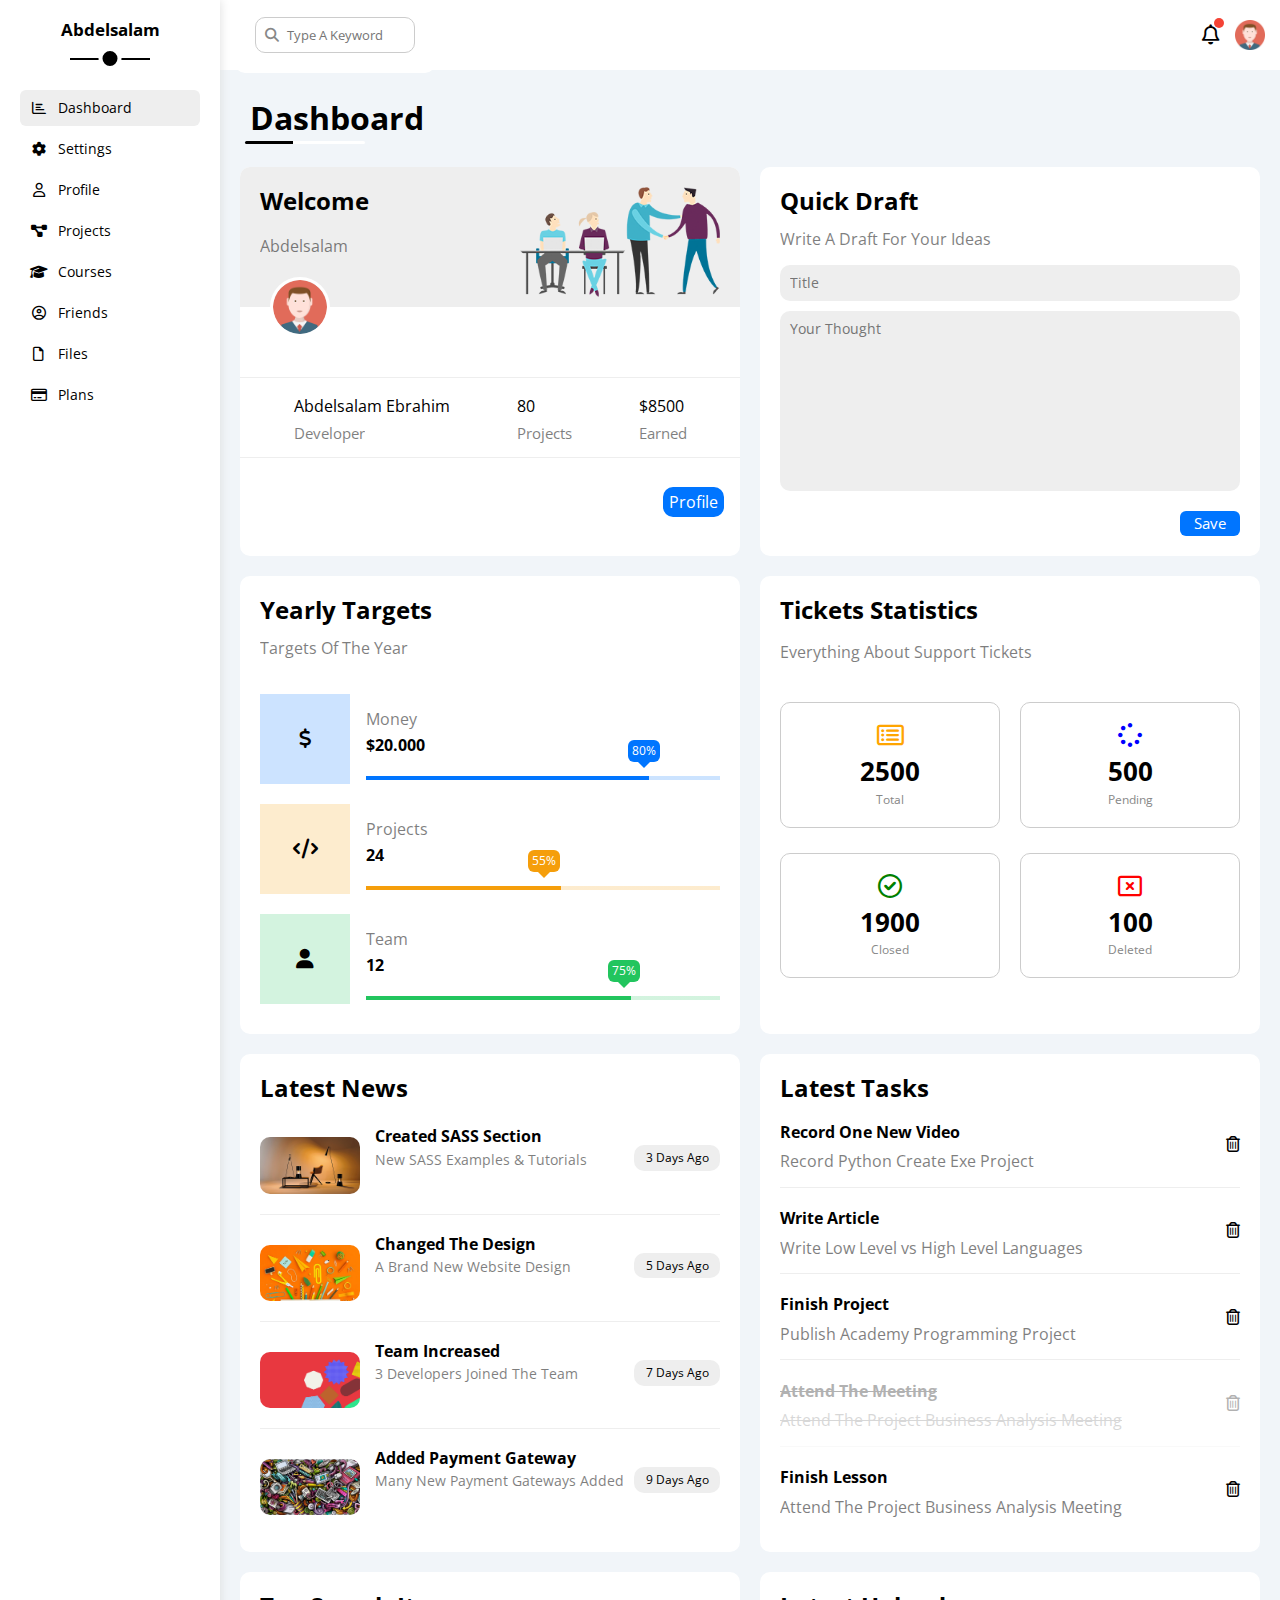
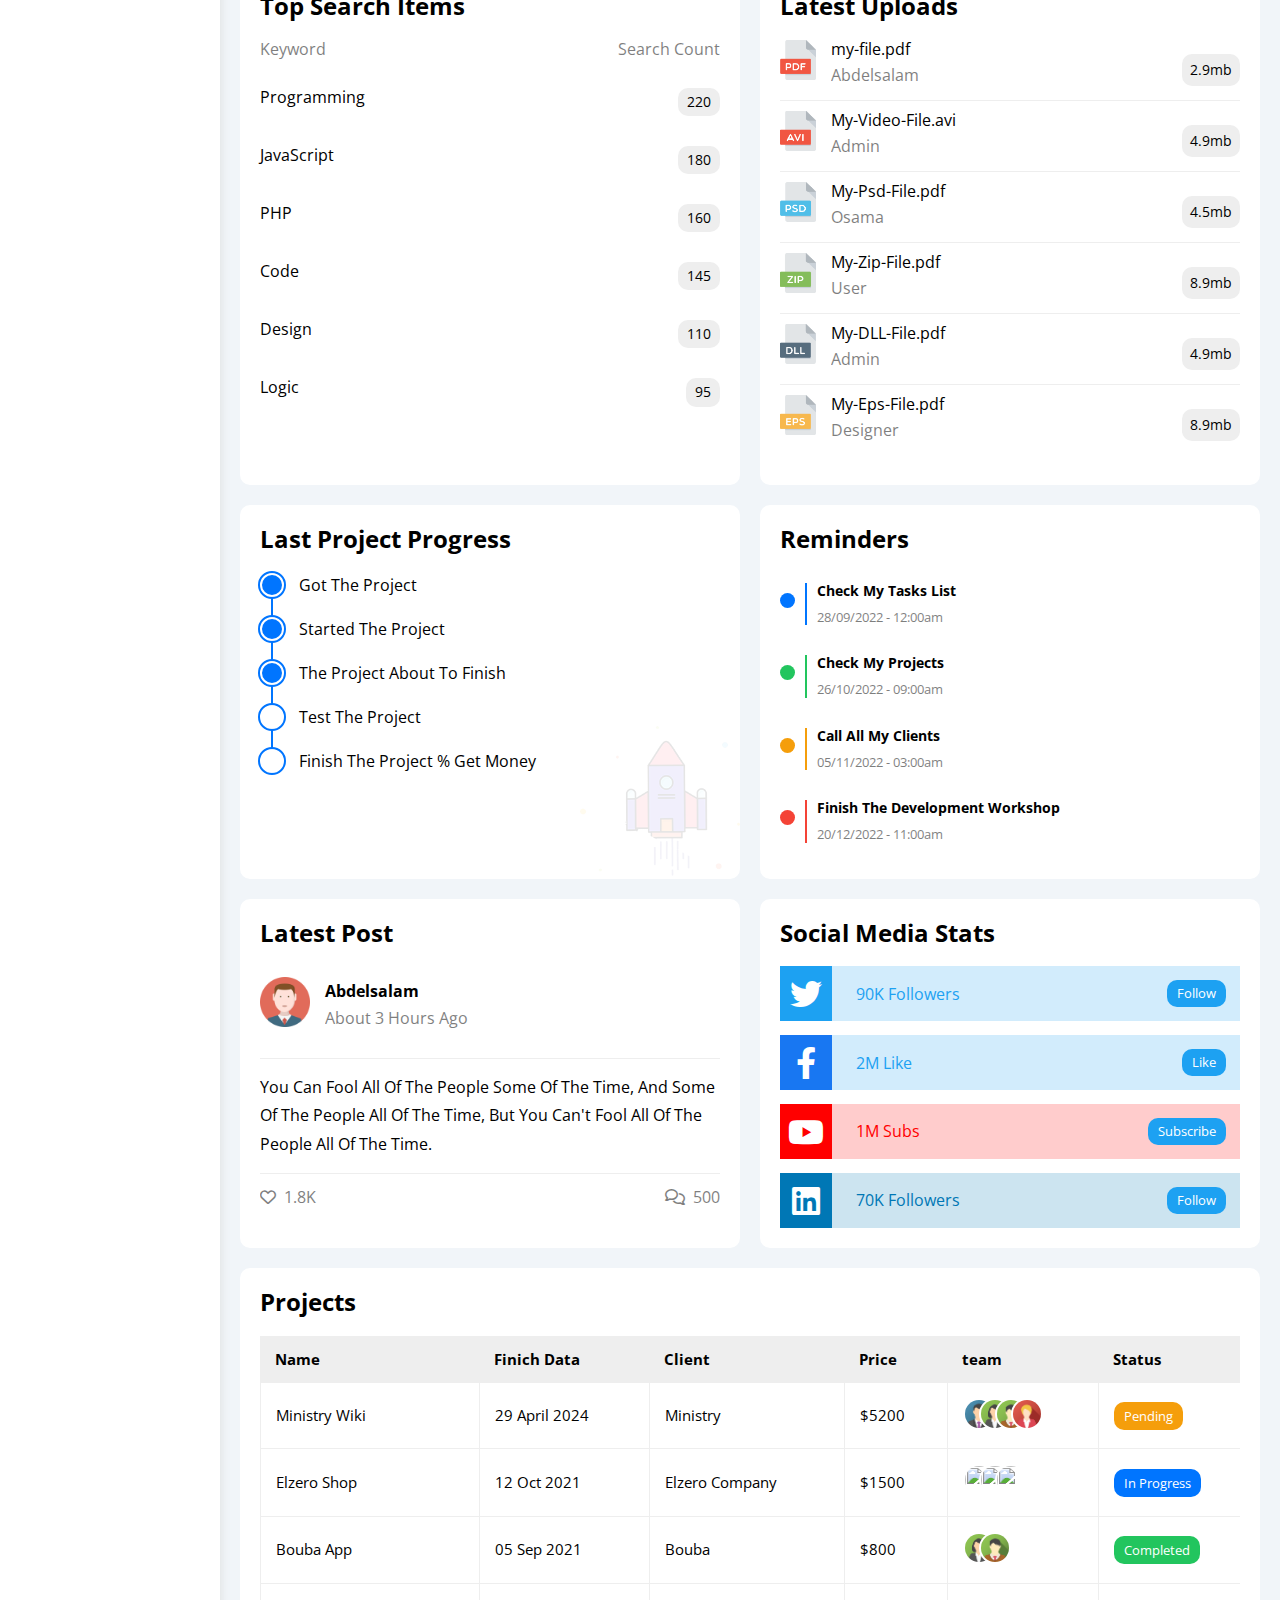
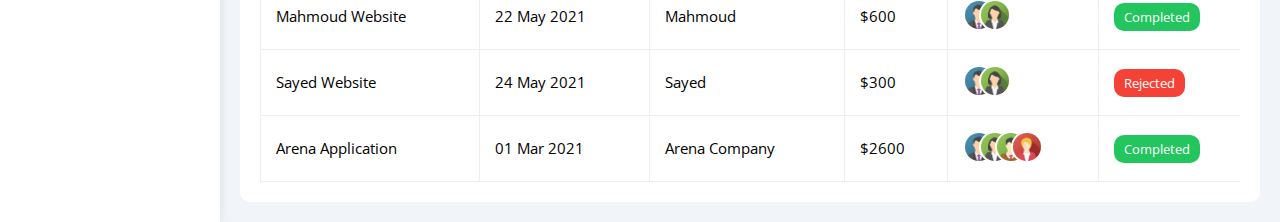
==== commit 98c37262: "add files" ====
--- a/index.html
+++ b/index.html
@@ -4,9 +4,9 @@
         <meta charset="UTF-8">
         <meta name="viewport" content="width=device-width, initial-scale=1.0">
         <title>Dashboard</title>
-        <link rel="stylesheet" href="CSS/all.min.css">
-        <link rel="stylesheet" href="CSS/normalize.css">
-        <link rel="stylesheet" href="CSS/master.css">
+        <link rel="stylesheet" href="./CSS/all.min.css">
+        <link rel="stylesheet" href="./CSS/normalize.css">
+        <link rel="stylesheet" href="./CSS/master.css">
         <!-- Fonts -->
         <link rel="preconnect" href="https://fonts.googleapis.com" />
         <link rel="preconnect" href="https://fonts.gstatic.com" crossorigin />
@@ -21,56 +21,56 @@
                 <h3>Abdelsalam</h3>
                 <ul>
                     <li>
-                        <a class="active" href="index.html">
+                        <a class="active" href="./index.html">
                             <i class="fa-regular fa-chart-bar fa-fw"></i>
                             <span>Dashboard</span>
                         </a>
                     </li>
 
                     <li>
-                        <a href="settings.html">
+                        <a href="./Pages/Settings/settings.html">
                             <i class="fa-solid fa-gear fa-fw"></i>
                             <span>Settings</span>
                         </a>
                     </li>
 
                     <li>
-                        <a href="profile.html">
+                        <a href="./Pages/Profile/profile.html">
                             <i class="fa-regular fa-user fa-fw"></i>
                             <span>Profile</span>
                         </a>
                     </li>
 
                     <li>
-                        <a href="projects.html">
+                        <a href="./Pages/Projects/projects.html">
                             <i class="fa-solid fa-diagram-project fa-fw"></i>
                             <span>Projects</span>
                         </a>
                     </li>
 
                     <li>
-                        <a href="courses.html">
+                        <a href="./Pages/Courses/courses.html">
                             <i class="fa-solid fa-graduation-cap fa-fw"></i>
                             <span>Courses</span>
                         </a>
                     </li>
 
                     <li>
-                        <a href="friends.html">
+                        <a href="./Pages/Friends/friends.html">
                             <i class="fa-regular fa-circle-user fa-fw"></i>
                             <span>Friends</span>
                         </a>
                     </li>
 
                     <li>
-                        <a href="files.html">
+                        <a href="./Pages/Files/files.html">
                             <i class="fa-regular fa-file fa-fw"></i>
                             <span>Files</span>
                         </a>
                     </li>
 
                     <li>
-                        <a href="plans.html">
+                        <a href="./Pages/Plans/plans.html">
                             <i class="fa-regular fa-credit-card fa-fw"></i>
                             <span>Plans</span>
                         </a>
@@ -87,7 +87,7 @@
                         <div class="notification">
                             <i class="fa-regular fa-bell fa-lg"></i>
                         </div>
-                        <img src="Imgs/avatar.png" alt="">
+                        <img src="./Imgs/avatar.png" alt="">
                     </div>
                 </div>
                 <!-- End Head -->
@@ -99,15 +99,15 @@
                         <div class="intro">
                             <h2>Welcome</h2>
                             <p>Abdelsalam</p>
-                            <img src="Imgs/welcome.png">
+                            <img src="./Imgs/welcome.png">
                         </div>
                         <div class="body">
-                            <img src="Imgs/avatar.png">
+                            <img src="./Imgs/avatar.png">
                             <div> Abdelsalam Ebrahim <span> Developer </span></div>
                             <div> 80 <span> Projects </span></div>
                             <div> $8500 <span> Earned </span></div>
                         </div>
-                        <a href="profile.html"> Profile</a>
+                        <a href="./Pages/profile.html"> Profile</a>
                     </div>
                     <!-- End Welcome -->
 
@@ -202,7 +202,7 @@
                     <div class="latest-news">
                         <h2>Latest News</h2>
                         <div>
-                            <img src="Imgs/news-01.png">
+                            <img src="./Imgs/news-01.png">
                             <div>
                                 <h4>Created SASS Section</h4>
                                 <p>New SASS Examples & Tutorials</p>
@@ -211,7 +211,7 @@
                         </div>
 
                         <div>
-                            <img src="Imgs/news-02.png">
+                            <img src="./Imgs/news-02.png">
                             <div>
                                 <h4>Changed The Design</h4>
                                 <p>A Brand New Website Design</p>
@@ -220,7 +220,7 @@
                         </div>
 
                         <div>
-                            <img src="Imgs/news-03.png">
+                            <img src="./Imgs/news-03.png">
                             <div>
                                 <h4>Team Increased</h4>
                                 <p>3 Developers Joined The Team</p>
@@ -229,7 +229,7 @@
                         </div>
 
                         <div>
-                            <img src="Imgs/news-04.png">
+                            <img src="./Imgs/news-04.png">
                             <div>
                                 <h4>Added Payment Gateway</h4>
                                 <p>Many New Payment Gateways Added</p>
@@ -329,7 +329,7 @@
                     <div class="latest-uploads">
                         <h2>Latest Uploads</h2>
                         <div>
-                            <img src="Imgs/pdf.png">
+                            <img src="./Imgs/pdf.png">
                             <div>
                                 <p>my-file.pdf</p>
                                 <p>Abdelsalam</p>
@@ -338,7 +338,7 @@
                         </div>
 
                         <div>
-                            <img src="Imgs/avi.png">
+                            <img src="./Imgs/avi.png">
                             <div>
                                 <p>My-Video-File.avi</p>
                                 <p>Admin</p>
@@ -347,7 +347,7 @@
                         </div>
 
                         <div>
-                            <img src="Imgs/psd.png">
+                            <img src="./Imgs/psd.png">
                             <div>
                                 <p>My-Psd-File.pdf</p>
                                 <p>Osama</p>
@@ -356,7 +356,7 @@
                         </div>
 
                         <div>
-                            <img src="Imgs/zip.png">
+                            <img src="./Imgs/zip.png">
                             <div>
                                 <p>My-Zip-File.pdf</p>
                                 <p>User</p>
@@ -365,7 +365,7 @@
                         </div>
 
                         <div>
-                            <img src="Imgs/dll.png">
+                            <img src="./Imgs/dll.png">
                             <div>
                                 <p>My-DLL-File.pdf</p>
                                 <p>Admin</p>
@@ -374,7 +374,7 @@
                         </div>
 
                         <div>
-                            <img src="Imgs/eps.png">
+                            <img src="./Imgs/eps.png">
                             <div>
                                 <p>My-Eps-File.pdf</p>
                                 <p>Designer</p>
@@ -395,7 +395,7 @@
                             <li class="current">Test The Project</li>
                             <li>Finish The Project % Get Money</li>
                         </ul>
-                        <img src="imgs/project.png" alt="" />
+                        <img src="./Imgs/project.png" alt="" />
                     </div>
                     <!-- End Last Project Progress -->
 
@@ -443,7 +443,7 @@
                     <div class="last-post">
                         <h2>Latest Post</h2>
                         <div>
-                            <img src="Imgs/avatar.png">
+                            <img src="./Imgs/avatar.png">
                             <div class="info">
                                 <h4>Abdelsalam</h4>
                                 <p>About 3 Hours Ago</p>
@@ -470,25 +470,25 @@
                         <div>
                             <i class="fa-brands fa-twitter fa-2x"></i>
                             <span>90K Followers</span>
-                            <a href="index.html">Follow</a>
+                            <a href="./index.html">Follow</a>
                         </div>
                         
                         <div>
                             <i class="fa-brands fa-facebook-f fa-2x"></i>
                             <span>2M Like</span>
-                            <a href="index.html">Like</a>
+                            <a href="./index.html">Like</a>
                         </div>
 
                         <div>
                             <i class="fa-brands fa-youtube fa-2x"></i>
                             <span>1M Subs</span>
-                            <a href="index.html">Subscribe</a>
+                            <a href="./index.html">Subscribe</a>
                         </div>
 
                         <div>
                             <i class="fa-brands fa-linkedin fa-2x"></i>
                             <span>70K Followers</span>
-                            <a href="index.html">Follow</a>
+                            <a href="./index.html">Follow</a>
                         </div>
                     </div>
                     <!-- End Social Media Stats -->
@@ -517,10 +517,10 @@
                                     <td>Ministry</td>
                                     <td>$5200</td>
                                     <td>
-                                        <img src="Imgs/team-01.png" alt="">
-                                        <img src="Imgs/team-02.png" alt="">
-                                        <img src="Imgs/team-03.png" alt="">
-                                        <img src="Imgs/team-04.png" alt="">
+                                        <img src="./Imgs/team-01.png" alt="">
+                                        <img src="./Imgs/team-02.png" alt="">
+                                        <img src="./Imgs/team-03.png" alt="">
+                                        <img src="./Imgs/team-04.png" alt="">
                                     </td>
                                     <td><span>Pending</span></td>
                                 </tr>
@@ -531,9 +531,9 @@
                                     <td>Elzero Company</td>
                                     <td>$1500</td>
                                     <td>
-                                        <img src="imgs/team-01.png" alt="" />
-                                        <img src="imgs/team-02.png" alt="" />
-                                        <img src="imgs/team-05.png" alt="" />
+                                        <img src="./imgs/team-01.png" alt="" />
+                                        <img src="./imgs/team-02.png" alt="" />
+                                        <img src="./imgs/team-05.png" alt="" />
                                     </td>
                                     <td><span class="label btn-shape bg-blue c-white">In Progress</span></td>
                                 </tr>
@@ -544,8 +544,8 @@
                                     <td>Bouba</td>
                                     <td>$800</td>
                                     <td>
-                                        <img src="imgs/team-02.png" alt="" />
-                                        <img src="imgs/team-03.png" alt="" />
+                                        <img src="./Imgs/team-02.png" alt="" />
+                                        <img src="./Imgs/team-03.png" alt="" />
                                     </td>
                                     <td><span class="label btn-shape bg-green c-white">Completed</span></td>
                                 </tr>
@@ -556,8 +556,8 @@
                                     <td>Mahmoud</td>
                                     <td>$600</td>
                                     <td>
-                                        <img src="imgs/team-01.png" alt="" />
-                                        <img src="imgs/team-02.png" alt="" />
+                                        <img src="./Imgs/team-01.png" alt="" />
+                                        <img src="./Imgs/team-02.png" alt="" />
                                     </td>
                                     <td><span class="label btn-shape bg-green c-white">Completed</span></td>
                                 </tr>
@@ -567,8 +567,8 @@
                                     <td>Sayed</td>
                                     <td>$300</td>
                                     <td>
-                                        <img src="imgs/team-01.png" alt="" />
-                                        <img src="imgs/team-03.png" alt="" />
+                                        <img src="./Imgs/team-01.png" alt="" />
+                                        <img src="./Imgs/team-02.png" alt="" />
                                     </td>
                                     <td><span class="label btn-shape bg-red c-white">Rejected</span></td>
                                 </tr>
@@ -579,10 +579,10 @@
                                     <td>Arena Company</td>
                                     <td>$2600</td>
                                     <td>
-                                        <img src="imgs/team-01.png" alt="" />
-                                        <img src="imgs/team-02.png" alt="" />
-                                        <img src="imgs/team-03.png" alt="" />
-                                        <img src="imgs/team-04.png" alt="" />
+                                        <img src="./Imgs/team-01.png" alt="" />
+                                        <img src="./Imgs/team-02.png" alt="" />
+                                        <img src="./Imgs/team-03.png" alt="" />
+                                        <img src="./Imgs/team-04.png" alt="" />
                                     </td>
                                     <td><span class="label btn-shape bg-green c-white">Completed</span></td>
                                 </tr>
@@ -595,6 +595,6 @@
         </div>
         <!-- End Sidebar -->
 
-        <script src="../Template_4/JS/master.js"></script>
+        <script src="./JS/master.js"></script>
     </body>
 </html>--- a/CSS/master.css
+++ b/CSS/master.css
@@ -208,7 +208,7 @@
 .page .content h1 {
     position: relative;
     padding: 10px;
-    margin: 20px 20px 40px;
+    margin: 20px;
 }
 .page .content h1::before {
     content: "";
@@ -1018,8 +1018,6 @@
 }
 /* End Social Media Stats */
 
-/* End Wrapper */
-
 
 /* Start Projects */
 .projects {
@@ -1130,1132 +1128,6 @@
     color: var(--blue-color);
 }
 /* End Toggle Box */
-
-
-
-/* Start Settings page */
-
-/* Start Settings box */
-.settings-page {
-    margin: 20px;
-    display: grid;
-    gap: 20px;
-    grid-template-columns: repeat(auto-fill, minmax(500px, 1fr));
-}
-@media (max-width: 767px) {
-    .settings-page {
-        grid-template-columns: minmax(100px, 1fr);
-        margin: 0 10px;
-        gap: 10px;
-    }
-}
-.site-control {
-    background-color: white;
-    padding: 20px;
-    border-radius: 10px;
-}
-.site-control h2 {
-    margin: 0 0 10px;
-}
-.site-control > p {
-    margin: 0 0 20px;
-    opacity: 0.5;
-    font-size: 15px;
-}
-.site-control > div {
-    margin-bottom: 15px;
-    display: flex;
-    align-items: center;
-    justify-content: space-between;
-}
-.site-control div p {
-    opacity: 0.5;
-    margin-top: 10px 0 0;
-    font-size: 12px;
-}
-.site-control textarea {
-    border: 1px solid #ccc;
-    resize: none;
-    padding: 10px;
-    border-radius: 10px;
-    display: block;
-    width: 100%;
-    min-height: 150px;
-}
-/* End Settings box */
-
-/* Start General Info */
-.general-info {
-    background-color: white;
-    padding: 20px;
-    border-radius: 10px;
-}
-.general-info h2 {
-    margin: 10px 0 10px;
-}
-.general-info p {
-    opacity: 0.5;
-    margin: 10px 0 26px;
-}
-.general-info div label {
-    display: block;
-    opacity: 0.5;
-    margin: 10px 0;
-    font-size: 14px;
-}
-.general-info div:last-child {
-    margin-top: 15px;
-}
-.general-info div input {
-    width: 100%;
-    border-radius: 10px;
-    border: 1px solid #ccc;
-    padding: 8px;
-    font-size: 14px;
-}
-.general-info div:last-child input {
-    width: 85%;
-    background-color: #f0f4f8;
-    color: #bbb;
-    cursor: no-drop;
-}
-.general-info div a {
-    color: var(--blue-color);
-    cursor: pointer;
-    margin-left: 6px;
-}
-/* End General Info */
-
-
-/* Start Security Info */
-.security-info {
-    background-color: white;
-    padding: 20px;
-    border-radius: 10px;
-}
-.security-info h2 {
-    margin: 0 0 24px;
-}
-.security-info p {
-    opacity: .5;
-    margin: -10px 0 0px;
-    font-size: 14px;
-}
-.security-info > div {
-    display: flex;
-    justify-content: space-between;
-    align-items: center;
-    margin-bottom: 20px;
-}
-.security-info > div:not(:nth-child(3)) {
-    border-top: 1px solid #ccc;
-}
-.security-info div:nth-child(3) a {
-    margin-top: 32px;
-    color: white;
-    background-color: var(--blue-color);
-    padding: 8px 10px;
-    border-radius: 10px;
-    height: fit-content;
-    transition: .3s;
-}
-.security-info div:last-child a {
-    color: black;
-    background-color: #eee;
-    padding: 8px 10px;
-    border-radius: 10px;
-    height: fit-content;
-    margin-top: 26px;
-    transition: .3s;
-}
-.security-info div:nth-child(3) a:hover {
-    background-color: var(--blue-alt-color);
-}
-/* End Security Info */
-
-/* Start Social Info */
-.social-info {
-    background-color: white;
-    padding: 20px;
-    border-radius: 10px;
-}
-.social-info h2 {
-    margin: 0 0 20px;
-}
-.social-info p {
-    opacity: 0.5;
-    margin: 20px 0;
-}
-.social-info div {
-    display: flex;
-    margin-bottom: 12px;
-}
-.social-info > div:focus-within i{
-    color: black
-}
-.social-info input {
-    width: 100%;
-    height: 40px;
-    padding: 10px;
-    margin-bottom: 10px;
-    border-radius: 0 10px 10px 0;
-    background-color: #eee;
-    font-size: 13px;
-    border: 1px solid #ddd;
-}
-.social-info i {
-    width: 40px;
-    height: 40px;
-    background-color: #eee;
-    border-radius: 10px 0 0 10px;
-    border: 1px solid #ddd;
-    border-right: none;
-    color: var(--grey-color);
-    transition: .3s;
-    display: flex;
-    align-items: center;
-    justify-content: center;
-}
-/* End Social Info */
-
-/* Start Widgets Control */
-.widgets-control {
-    background-color: white;
-    padding: 20px;
-    border-radius: 10px;
-}
-.widgets-control h2 {
-    margin: 0 0 20px;
-}
-.widgets-control p {
-    opacity: .5;
-}
-.widgets-control div {
-    display: flex;
-    align-items: center;
-    margin-bottom: 15px;
-}
-.widgets-control div label {
-    padding-left: 30px;
-    cursor: pointer;
-    position: relative;
-}
-.widgets-control div label::before {
-    content: "";
-    position: absolute;
-    left: 0;
-    top: 50%;
-    transform: translateY(-50%);
-    width: 14px;
-    height: 14px;
-    border: 2px solid var(--grey-color);
-    border-radius: 4px;
-}
-.widgets-control div label:hover::before {
-    border-color: var(--blue-alt-color);
-}
-.widgets-control div label::after {
-    font-family: var(--fa-style-family-classic);
-    font-weight: 900;
-    content: "\f00c";
-    position: absolute;
-    left: 0;
-    top: 0;
-    background-color: var(--blue-color);
-    color: white;
-    font-size: 14px;
-    width: 18px;
-    height: 18px;
-    display: flex;
-    align-items: center;
-    justify-content: center;
-    transform: scale(0) rotate(360deg);
-    transition: .3s;
-    border-radius: 4px;
-}
-.widgets-control div input:checked + label::after {
-    transform: scale(1);
-}
-.widgets-control div input {
-    --webkit-apperance: none;
-    appearance: none;
-}
-/* End Widgets Control */
-
-/* Start Backup Manager */
-.backup-manager {
-    background-color: white;
-    padding: 20px;
-    border-radius: 10px;
-}
-.backup-manager h2 {
-    margin: 0 0 20px;
-}
-.backup-manager p {
-    opacity: .5;
-    margin: 0 0 20px;
-    font-size: 15px;
-}
-.backup-manager .date {
-    display: flex;
-    align-items: center;
-    margin-bottom: 24px;    
-}
-.backup-manager input {
-    -webkit-appearance: none;
-    appearance: none;
-}
-.backup-manager .date label {
-    cursor: pointer;
-    padding-left: 30px;
-    position: relative;
-}
-.backup-manager .date label::before {
-    content: "";
-    position: absolute;
-    top: 50%;
-    left: 0;
-    margin-top: -11px;
-    width: 18px;
-    height: 18px;
-    border: 2px solid var(--grey-color);
-    border-radius: 50%;
-}
-.backup-manager .date label::after {
-    content: "";
-    position: absolute;
-    left: 4px;
-    top: 2px;
-    width: 14px;
-    height: 14px;
-    background: var(--blue-color);
-    border-radius: 50%;
-    transition: 0.3s;
-    transform: scale(0);
-}
-.backup-manager .date input[type="radio"]:checked + label::before {
-    border-color: var(--blue-color);
-}
-.backup-manager .date input[type="radio"]:checked + label::after {
-    transform: scale(1);
-}
-.backup-manager .date:nth-of-type(3) {
-    border-bottom: 1px solid #eee;
-    padding-bottom: 22px;
-}
-.backup-manager .servers {
-    display: flex;
-    align-items: center;
-    text-align: center;
-}
-.backup-manager .servers .server {
-    margin-bottom: 15px;
-    border-radius: 10px;
-    width: 100%;
-    position: relative;
-    border: 2px solid #eee;
-}
-.backup-manager .servers .server label {
-    display: block;
-    cursor: pointer;
-    margin: 15px;
-}
-.backup-manager .servers .server label i {
-    display: block;
-    margin-bottom: 10px;
-}
-.backup-manager .servers input:checked + .server {
-    border-color: var(--blue-color);
-    color: var(--blue-color);
-}
-@media (max-width: 767px) {
-    .backup-manager  .servers {
-        flex-wrap: wrap;
-    }
-}
-/* End Backup Manager */
-
-/* End Settings page */
-
-
-/* Start Profile Page */
-.profile-page {
-    margin-bottom: 20px;
-    padding: 20px;
-}
-.profile-page .overview {
-    background-color: white;
-    border-radius: 10px;
-    display: flex;
-    align-items: center;
-}
-.profile-page .overview .avatar-box {
-    width: 300px;
-    text-align: center;
-    padding: 20px;
-}
-@media (max-width: 767px) {
-    .profile-page .overview {
-        flex-direction: column;
-    }
-    .profile-page .overview .avatar-box {
-        border-right: 1px solid #eee;
-    }
-}
-.profile-page .overview .avatar-box > img{
-    border-radius: 50%;
-    margin-bottom: 10px;
-    width: 120px;
-    height: 120px;
-}
-.profile-page .overview .avatar-box h3 {
-    margin: 0;
-}
-.profile-page .overview .avatar-box p {
-    opacity: .5;
-    margin-top: 10px;
-}
-.profile-page .overview .avatar-box .level {
-    border-radius: 10px;
-    background-color: #eee;
-    position: relative;
-    height: 6px;
-    overflow: hidden;
-    margin: auto;
-    width: 70%;
-}
-.profile-page .overview .avatar-box .level span {
-    position: absolute;
-    left: 0;
-    top: 0;
-    height: 100%;
-    background-color: var(--blue-color);
-    border-radius: 6px;
-}
-.profile-page .overview .avatar-box .rating {
-    margin: 10px 0;
-}
-.profile-page .overview .avatar-box .rating i {
-    font-size: 13px;
-    color: var(--orange-color);
-}
-.profile-page .info-box {
-    width: 100%;
-}
-.profile-page .info-box .box {
-    padding: 20px;
-    display: flex;
-    align-items: center;
-    flex-wrap: wrap;
-    border-bottom: 1px solid #eee;
-    transition: .3s;
-}
-.profile-page .info-box .box:hover {
-    background-color: #f9f9f9;
-}
-.profile-page .info-box .box > div {
-    min-width: 250px;
-    padding: 10px 0 0;
-    font-size: 14px;
-}
-@media (max-width: 767px) {
-    .profile-page .info-box .box {
-        justify-content: center;
-    }
-}
-.profile-page .info-box h4 {
-    opacity: .5;
-    font-size: 15px;
-    width: 100%;
-    margin: 0;
-    font-weight: normal;
-}
-.profile-page .info-box .box > div span:first-child {
-    opacity: .5;
-}
-.profile-page .info-box .toggle-switch {
-    height: 20px;
-}
-.profile-page .info-box .toggle-switch::before {
-    width: 15px;
-    height: 15px;
-    top: 2px;
-    font-size: 10px;
-}
-.profile-page .info-box .toggle-checkbox:checked + .toggle-switch::before {
-    left: 58px;
-}
-@media (max-width: 767px) {
-    .profile-page .info-box {
-        text-align: center;
-    }
-    .profile-page .info-box h4 {
-        margin: 0 0 0 20px;
-    }
-    .profile-page .info-box .toggle-switch {
-        margin: auto;
-    }
-}
-.profile-page .other-data {
-    display: flex;
-    gap: 20px;
-}
-@media (max-width: 767px) {
-    .profile-page .other-data {
-        flex-direction: column;
-    }
-}
-.profile-page .other-data .skills-card {
-    flex-grow: 1;
-    background-color: white;
-    padding: 20px;
-    border-radius: 10px;
-    margin-top: 10px;
-}
-.profile-page .other-data .skills-card h2 {
-    margin-top: 0;
-    margin-bottom: 10px;
-}
-.profile-page .other-data .skills-card p {
-    margin-top: 0;
-    margin-bottom: 20px;
-    opacity: .5;
-    font-size: 15px;
-}
-.profile-page .other-data .skills-card ul {
-    padding: 0;
-    list-style: none;
-}
-.profile-page .other-data .skills-card ul li {
-    padding: 15px 0;
-}
-.profile-page .other-data .skills-card ul li:not(:last-child) {
-    border-bottom: 1px solid #eee;
-}
-.profile-page .other-data .skills-card ul li span {
-    display: inline-flex;
-    padding: 4px 10px;
-    background-color: #eee;
-    border-radius: 6px;
-    font-size: 14px;
-}
-.profile-page .other-data .skills-card ul li span:not(:last-child) {
-    margin-right: 5px;
-}
-.profile-page .activities {
-    flex-grow: 2;
-    background-color: white;
-    padding: 20px;
-    border-radius: 10px;
-    margin-top: 10px;
-}
-@media (max-width: 767px) {
-    .profile-page .other-data .skills-card p {
-        margin-bottom: 0px;
-    }
-    .profile-page .other-data .skills-card ul li span {
-        margin-top: 10px;
-    }
-}
-.profile-page .activities h2 {
-    margin-top: 0;
-    margin-bottom: 10px;
-}
-.profile-page .activities p {
-    margin-top: 0;
-    margin-bottom: 20px;
-    opacity: .5;
-    font-size: 15px;
-}
-.profile-page .activities .activity {
-    display: flex;
-    /* align-items: center; */
-}
-.profile-page .activity:not(:last-of-type) {
-    border-bottom: 1px solid #eee;
-    padding-bottom: 20px;
-    margin-bottom: 20px;
-}
-.profile-page .activity img {
-    width: 64px;
-    height: 64px;
-    border-radius: 50%;
-    margin-right: 10px;
-}
-@media (max-width: 767px) {
-    .profile-page .activities .activity {
-        text-align: center;
-    }
-}
-.profile-page .activities .activity .date {
-    text-align: right;
-    margin-left: auto;
-}
-.profile-page .activities .activity .info span:first-of-type,
-.profile-page .activities .activity .date span:first-of-type {
-    display: block;
-    margin-bottom: 10px;
-}
-.profile-page .activities .activity .info span:last-of-type, 
-.profile-page .activities .activity .date span:last-of-type {
-    opacity: .5;
-}
-@media (max-width: 767px) {
-    .profile-page .activities .activity {
-        flex-direction: column;
-        align-items: center;
-    }
-    .profile-page .activity img {
-        margin: 0 0 8px;
-    }
-    .profile-page .activities .activity .date {
-        text-align: center;
-        margin: 14px 0 0;
-    }
-}
-/* End profile Page */
-
-
-/* Start Project Page */
-.project-page {
-    margin-bottom: 20px;
-    padding: 20px;
-    display: grid;
-    grid-template-columns: repeat(auto-fill, minmax(500px, 1fr));
-    gap: 20px;
-}
-@media (max-width: 767px) {
-    .project-page {
-        grid-template-columns:  minmax(200px, 1fr);
-    }
-}
-.project-page .info {
-    background-color: white;
-    border-radius: 10px;
-    padding: 20px;
-    position: relative;
-}
-.project-page .info h3 {
-    margin: 0 0 20px;
-    font-weight: normal;
-}
-.project-page .info > p {
-    opacity: .5;
-    margin-bottom: 56px;
-}
-@media (max-width: 767px) {
-    .project-page .info h3 {
-        font-size: 14px;
-        margin-bottom: 10px;
-        margin-top: 10px;
-    }
-    .project-page .info > p {
-        font-size: 14px;
-        margin-bottom: 28px;
-    }
-}
-.project-page .info > span {
-    position: absolute;
-    right: 10px;
-    top: 10px;
-    opacity: .5;
-    font-size: 14px;
-}
-.project-page .info .images {
-    display: flex;
-    padding-bottom: 10px;
-    border-bottom: 1px solid #eee;
-}
-.project-page .info .images img {
-    width: 44px;
-    height: 44px;
-    border-radius: 50%;
-    border: 3px solid white;
-}
-.project-page .info .images img:not(:first-child) {
-    margin-left: -15px;
-}
-.project-page .info .skills {
-    margin-top: 16px;
-    display: flex;
-    justify-content: right;
-    border-bottom: 1px solid #eee;
-    padding-bottom: 20px;
-}
-.project-page .info .skills span {
-    background-color: #eee;
-    border-radius: 6px;
-    padding: 4px 8px;
-    width: fit-content;
-    font-size: 13px;
-    margin-left: 5px;
-}
-@media (max-width: 767px) {
-    .project-page .info .skills {
-        flex-direction: column;
-        margin: 0;
-    }
-    .project-page .info .skills span {
-        margin-top: 10px;
-    }
-}
-.project-page .info .line {
-    display: flex;
-    justify-content: space-between;
-    align-items: center;
-    margin-top: 20px;
-}
-.project-page .info .line span {
-    display: block;
-    height: 8px;
-    width: 260px;
-    border-radius: 6px;
-    background-image: linear-gradient(to right, var(--green-color) 70%, #eee 70%);
-}
-.project-page .info .line p {
-    color: var(--grey-color);
-    font-size: 17px;
-    margin: 0;
-}
-@media (max-width: 767px) {
-    .project-page .info .line {
-        display: block;
-    }
-    .project-page .info .line span {
-        width: 184px;
-    }
-    .project-page .info .line p {
-        text-align: center;
-        font-size: 14px;
-        margin-top: 10px;
-    }
-}
-/* End Project Page */
-
-
-/* Start Course Page */
-.course-page {
-    padding: 20px;
-    margin-bottom: 20px;
-    display: grid;
-    grid-template-columns: repeat(auto-fill, minmax(300px, 1fr));
-    gap: 20px;
-}
-@media (min-width: 767px) {
-    .course-page {
-        grid-template-columns: repeat(auto-fill, minmax(200px, 1fr));
-    }
-}
-.course-page .course {
-    background-color: white;
-    border-radius: 10px;
-    overflow: hidden;
-    position: relative;
-}
-.course-page .course img:first-of-type {
-    width: 100%;
-}
-.course-page .course img:nth-of-type(2) {
-    position: absolute;
-    width: 64px;
-    height: 64px;
-    border-radius: 50%;
-    border: 2px solid #eee;
-    top: 20px;
-    left: 20px;
-}
-@media (max-width: 767px) {
-    .course-page .course img:nth-of-type(2) {
-        width: 50px;
-        height: 50px;
-        left: 10px;
-        top: 10px;
-    }
-}
-.course-page .course .info {
-    padding: 20px 20px 30px 20px;
-    border-bottom: 1px solid #eee;
-}
-.course-page .course .info h4 {
-    margin: 0;
-}
-.course-page .course .info p {
-    margin: 10px 0 0;
-    font-size: 13px;
-    color: var(--grey-color);
-    line-height: 1.6;
-}
-.course-page .course > span {
-    position: absolute;
-    left: 50%;
-    bottom: 44px;
-    transform: translateX(-50%);
-    background-color: var(--blue-color);
-    border-radius: 6px;
-    color: white;
-    padding: 4px 10px;
-    font-size: 13px;
-}
-.course-page .course .footer {
-    padding: 20px;
-    display: flex;
-    justify-content: space-between;
-    color: var(--grey-color);
-    font-size: 13px;
-}
-/* End Course Page */
-
-
-/* Start Friends Page */
-.friends-page {
-    padding: 20px;
-    margin-bottom: 20px;
-    display: grid;
-    gap: 20px;
-    grid-template-columns: repeat(auto-fill, minmax(300px, 1fr));
-}
-@media (max-width: 767px) {
-    .friends-page {
-        grid-template-columns: repeat(auto-fill, minmax(200px, 1fr));
-    }
-}
-.friends-page .friend {
-    background-color: white;
-    border-radius: 10px;
-    padding: 20px;
-    position: relative;
-}
-.friends-page .friend.vip::before {
-    content: "VIP";
-    position: absolute;
-    top: 68%;
-    right: 20px;
-    transform: translateY(-50%);
-    font-size: 40px;
-    opacity: .2;
-    color: var(--orange-color);
-    font-weight: bold;
-}
-.friends-page .friend .icons i {
-    background-color: #eee;
-    padding: 10px;
-    border-radius: 50%;
-    color: var(--grey-color);
-    font-size: 13px;
-    cursor: pointer;
-    transition: .3s;
-}
-.friends-page .friend .icons i:hover {
-    background-color: var(--blue-color);
-    color: white;
-}
-.friends-page .friend .name {
-    text-align: center;
-    margin-bottom: 10px;
-}
-.friends-page .friend .name img {
-    height: 100px;
-    width: 100px;
-    border-radius: 50%;
-}
-.friends-page .friend .name h4 {
-    margin: 5px 0 0;
-}
-.friends-page .friend .name p {
-    margin: 5px 0 0;
-    color: var(--grey-color);
-    font-size: 13px;
-}
-.friends-page .friend .info {
-    font-size: 14px;
-    border-top: 1px solid #eee;
-    border-bottom: 1px solid #eee;
-}
-.friends-page .friend .join {
-    display: flex;
-    justify-content: space-between;
-    align-items: center;
-    margin-top: 20px;
-}
-.friends-page .friend .join p {
-    color: var(--grey-color);
-    margin: 0;
-    font-size: 13px;
-}
-.friends-page .friend .join div {
-    display: flex;
-}
-.friends-page .friend .join div a {
-    color: white;
-    border-radius: 6px;
-    background-color: var(--blue-color);
-    cursor: pointer;
-    padding: 5px 10px;
-    font-size: 13px;
-}
-.friends-page .friend .join div a:nth-of-type(2) {
-    background-color: var(--red-color);
-    margin-left: 4px;
-}
-/* End Friends Page */
-
-
-/* Start File Page */
-.file-page {
-    flex-direction: row-reverse;
-    margin-bottom: 20px;
-    padding: 20px;
-    display: flex;
-    align-items: flex-start;
-}
-@media (max-width: 767px) {
-    .file-page {
-        flex-direction: column;
-        align-items: normal;
-    }
-}
-.file-status {
-    padding: 20px;
-    background-color: white;
-    border-radius: 10px;
-    min-width: 260px;
-}
-.file-status h2 {
-    margin: 0;
-    margin-bottom: 15px;
-}
-@media (max-width: 767px) {
-    .file-status {
-        min-width: 250px;
-    }
-    .file-status h2 {
-        text-align: center;
-    }
-}
-.file-status > div {
-    display: flex;
-    align-items: center;
-    border: 1px solid #eee;
-    border-radius: 10px;
-    padding: 10px;
-    margin-bottom: 18px;
-    margin-top: 18px;
-    font-size: 13px;
-}
-.file-status div i {
-    display: flex;
-    align-items: center;
-    justify-content: center;
-    color: var(--blue-color);
-    width: 40px;
-    height: 40px;
-    margin-right: 10px;
-}
-.file-status div:first-of-type i {
-    background-color: rgb(0 117 255 / 20%);
-}
-.file-status div:nth-of-type(2) i {
-    background-color: rgb(34 197 94 / 20%)
-}
-.file-status div:nth-of-type(3) i {
-    background-color: rgb(244 67 54 / 20%);
-}
-.file-status div:nth-of-type(4) i {
-    background-color: rgb(245 158 11 / 20%)
-}
-.file-status div .info span:last-of-type{
-    color: var(--grey-color);
-    display: block;
-    margin-top: 5px;
-}
-.file-status div .size {
-    color: var(--grey-color);
-    margin-left: auto;
-}
-.file-status .upload {
-    background-color: var(--blue-color);    
-    color: white;
-    font-size: 13px;
-    border-radius: 6px;
-    display: block;
-    width: fit-content;
-    padding: 10px 15px;
-    margin: 15px auto 0;
-    transition: .3s;
-}
-.file-status .upload:hover {
-    background-color: var(--blue-alt-color);
-}
-.file-status .upload i {
-    margin-right: 10px;
-}
-.file-status .upload:hover i {
-    animation: go-up .8s infinite;
-}
-
-
-.file-content {
-    flex: 1;
-    display: grid;
-    gap: 20px;
-    grid-template-columns: repeat(auto-fill, minmax(200px, 1fr));
-    padding-right: 20px;
-}
-@media (max-width: 767px) {
-    .file-content {
-        padding: 20px 0 0;
-    }
-}
-.file-content .file {
-    background-color: white;
-    padding: 10px;
-    border-radius: 10px;
-    position: relative;
-}
-.file-content .file i {
-    color: var(--grey-color);
-    position: absolute;
-}
-.file-content .file .icon {
-    text-align: center;
-}
-.file-content .file img {
-    margin: 15px 0;
-    width: 64px;
-    height: 74px;
-    transition: .3s;
-}
-.file-content .file:hover img {
-    margin: 15px 0;
-    transform: rotate(5deg);
-}
-.file-content .file div:nth-of-type(2) {
-    text-align: center;
-    margin-bottom: 10px;
-    font-size: 14px;
-}
-.file-content .file p {
-    color: var(--grey-color);
-    font-size: 13px;
-}
-.file-content .file .info {
-    display: flex;
-    justify-content: space-between;
-    margin-top: 10px;
-    padding-top: 10px;
-    font-size: 13px;
-    color: var(--grey-color);
-    border-top: 1px solid #eee;
-}
-/* End File Page */
-
-
-/* Start Plans Page */
-.plans-page {
-    display: grid;
-    gap: 20px;
-    grid-template-columns: repeat(auto-fill, minmax(450px, 1fr));
-    padding: 0 20px 20px 20px;
-}
-@media (max-width: 767px) {
-    .plans-page {
-        grid-template-columns: minmax(250px, 1fr);
-        gap: 10px;
-        margin-left: 10px;
-        margin-right: 10px;
-    }
-}
-.plan {
-    background-color: white;
-    padding: 20px;
-    border-radius: 10px;
-}
-.plan .top {
-    text-align: center;
-    padding: 20px;
-    border: 3px solid white;
-    outline: 3px solid transparent;
-}
-.plan.green .top {
-    outline-color: var(--green-color);
-    background-color: var(--green-color);
-}
-.plan.blue .top {
-    outline-color: var(--blue-color);
-    background-color: var(--blue-color);
-}
-.plan.orange .top {
-    outline-color: var(--orange-color);
-    background-color: var(--orange-color);
-}
-.plan .top h2 {
-    margin: 0;
-    color: white;
-}
-.plan .top .price {
-    color: white;
-    position: relative;
-    font-size: 40px;
-    width: fit-content;
-    margin: auto;
-}
-.plan .top .price span {
-    position: absolute;
-    left: -20px;
-    top: 0;
-    font-size: 25px;
-}
-.plan ul {
-    list-style: none;
-    margin: 0;
-    padding: 0;
-}
-.plan ul li {
-    padding: 15px 0;
-    display: flex;
-    align-items: center;
-    font-size: 15px;
-    border-bottom: 1px solid #eee;
-}
-@media (max-width: 767px) {
-    .plan ul li {
-        font-size: 13px;
-    }
-}
-.plan ul li .yes {
-    color: var(--green-color)
-}
-.plan ul li i:not(.yes, .help) {
-    color: var(--red-color);
-}
-.plan ul li i:first-child {
-    font-size: 18px;
-    margin-right: 5px;
-}
-.plan ul li .help {
-    color: var(--grey-color);
-    cursor: pointer;
-    margin-left: auto;
-}
-.plan a {
-    color: white;
-    display: block;
-    width: fit-content;
-    padding: 5px 10px;
-    border-radius: 6px;
-    margin-top: 12px;
-}
-.plan.green a {
-    background-color: var(--green-color);
-}
-.plan.blue a {
-    background-color: var(--blue-color);
-}
-.plan p {
-    color: var(--grey-color);
-    text-align: center;
-}
-/* End Plans Page */
 
 
 /* Start Animation */
